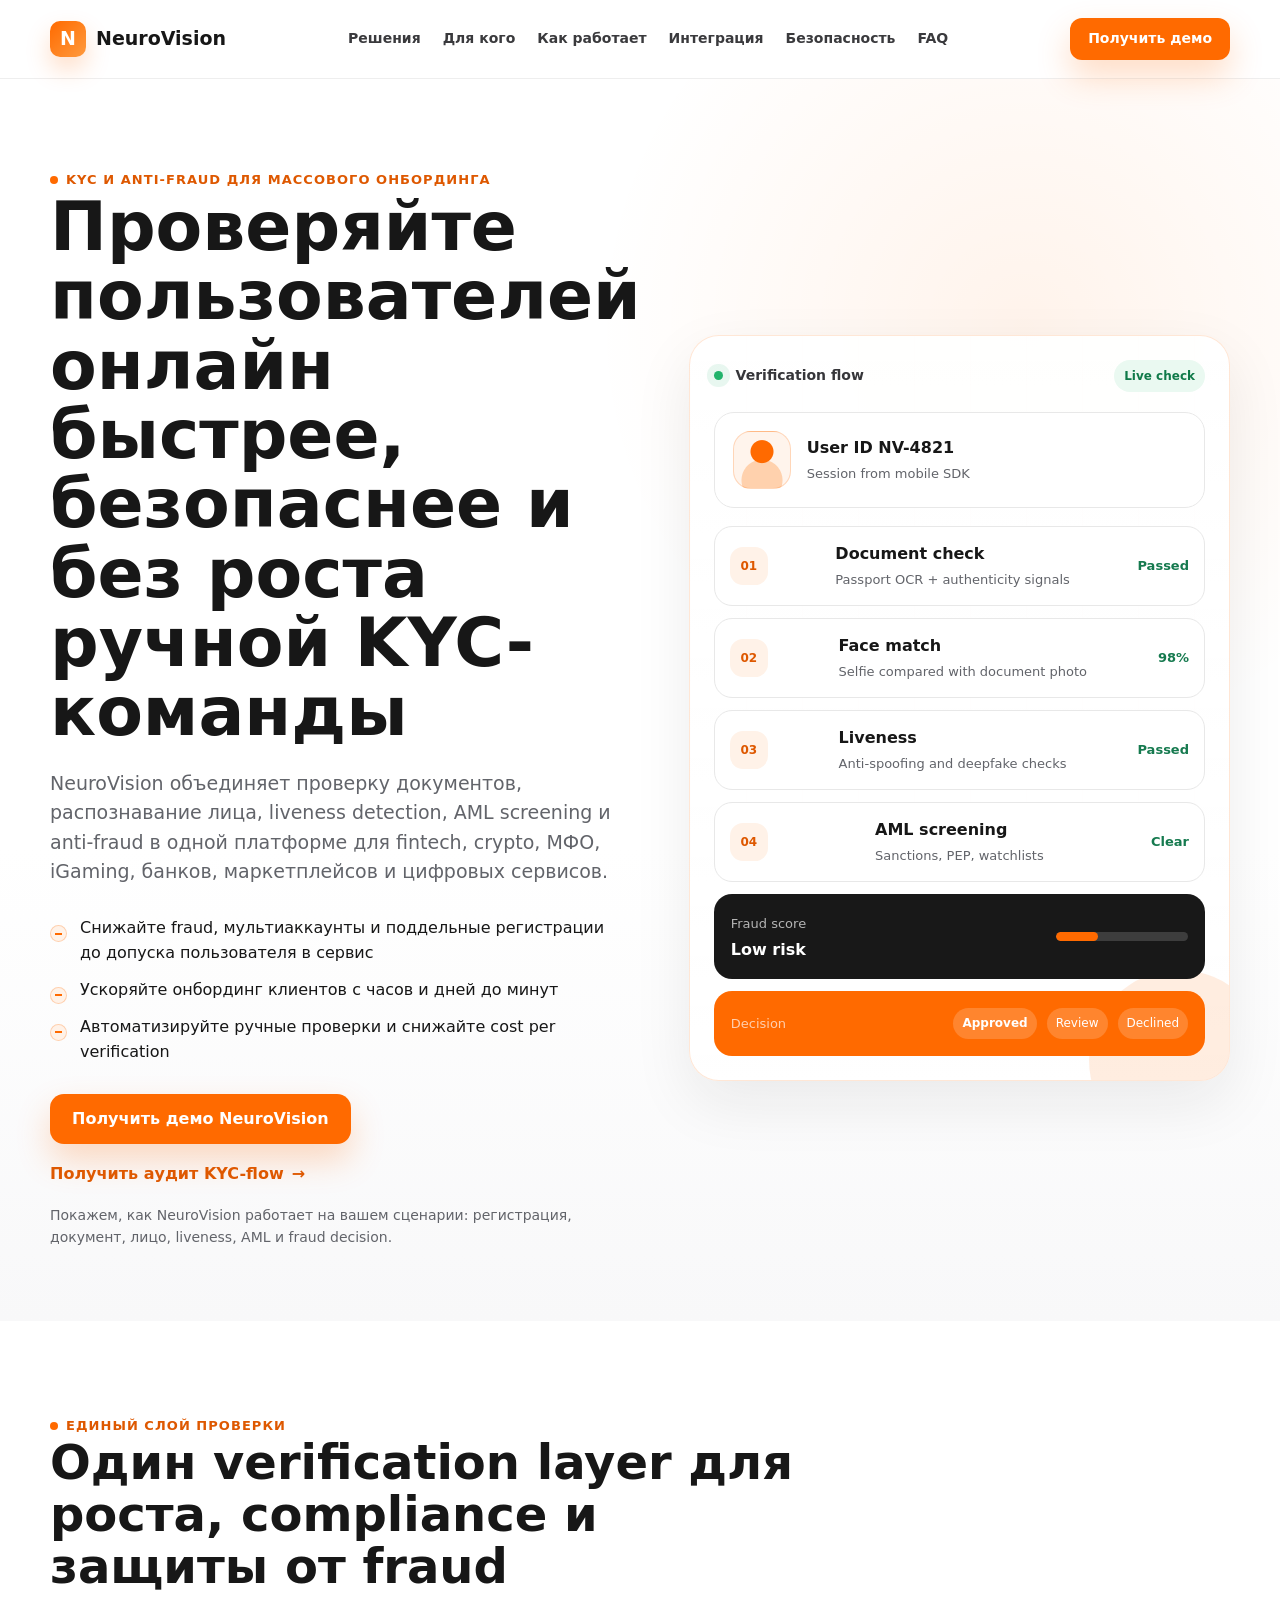
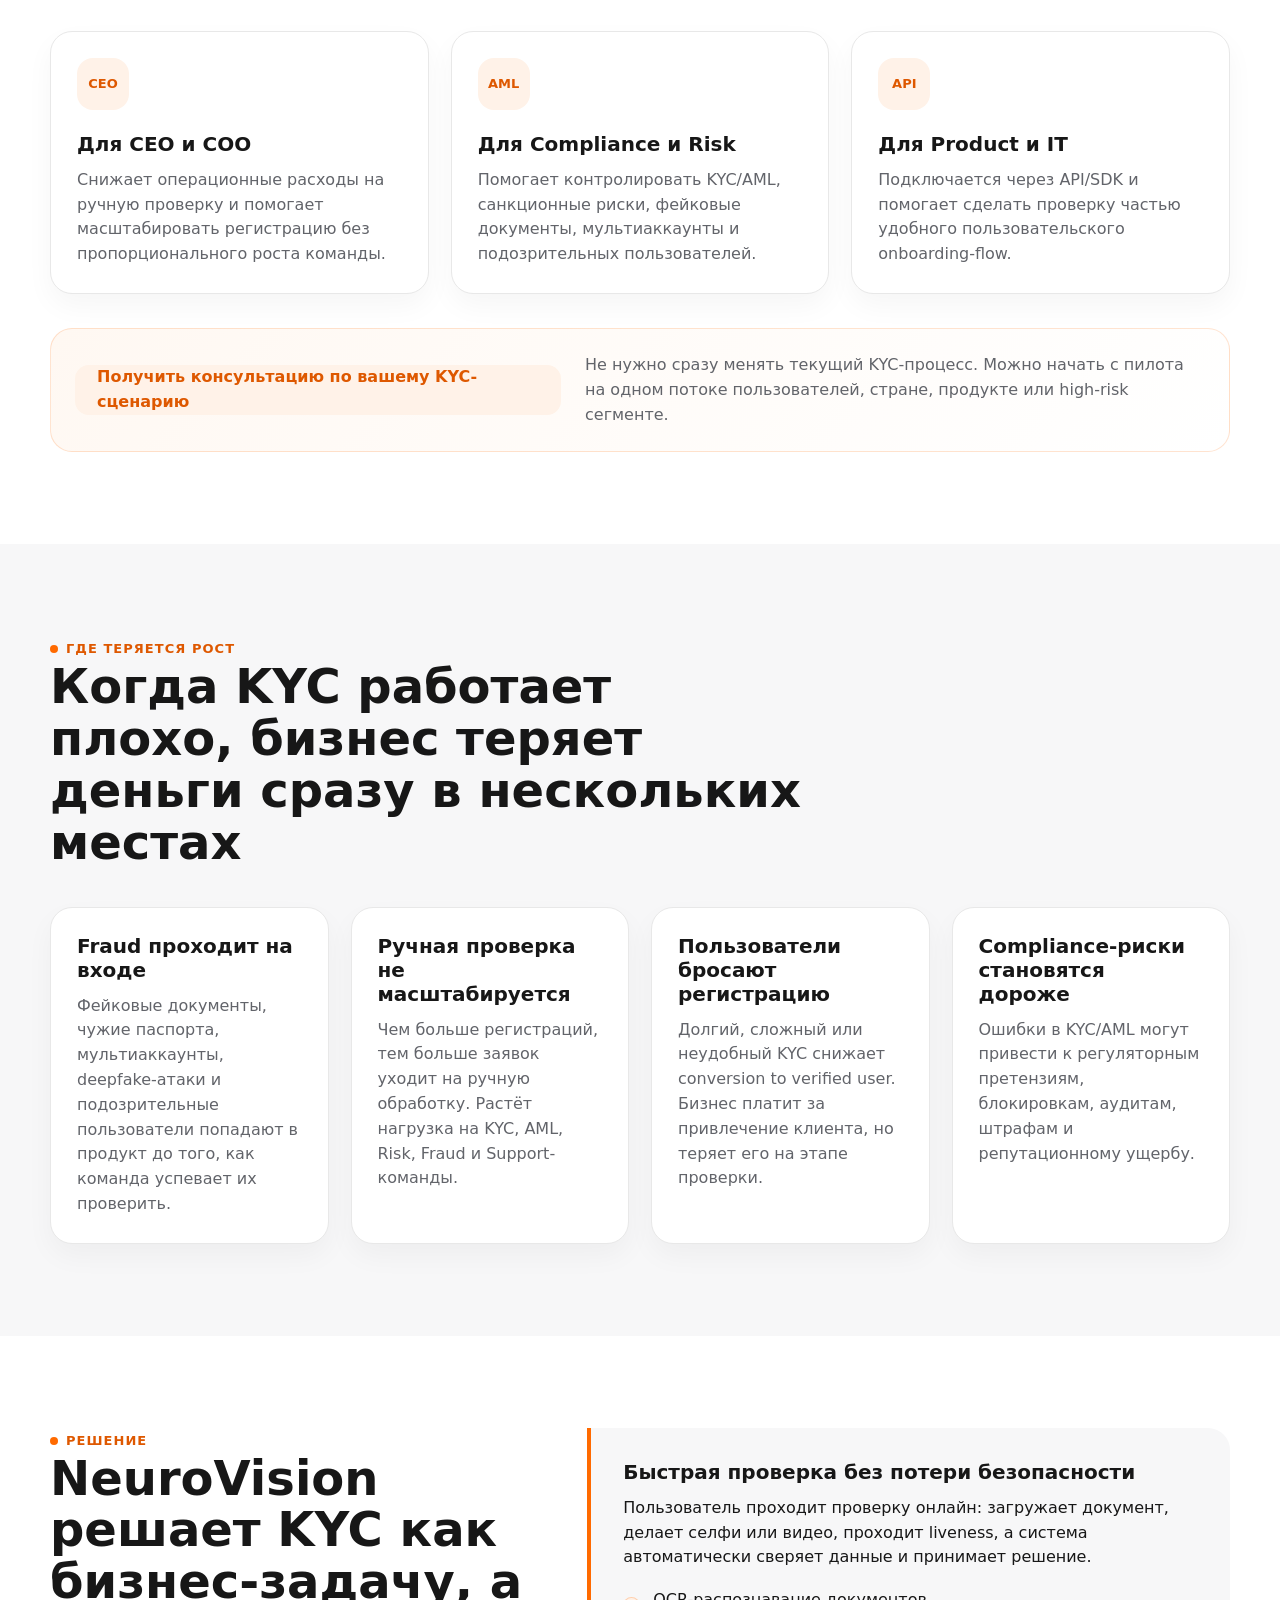
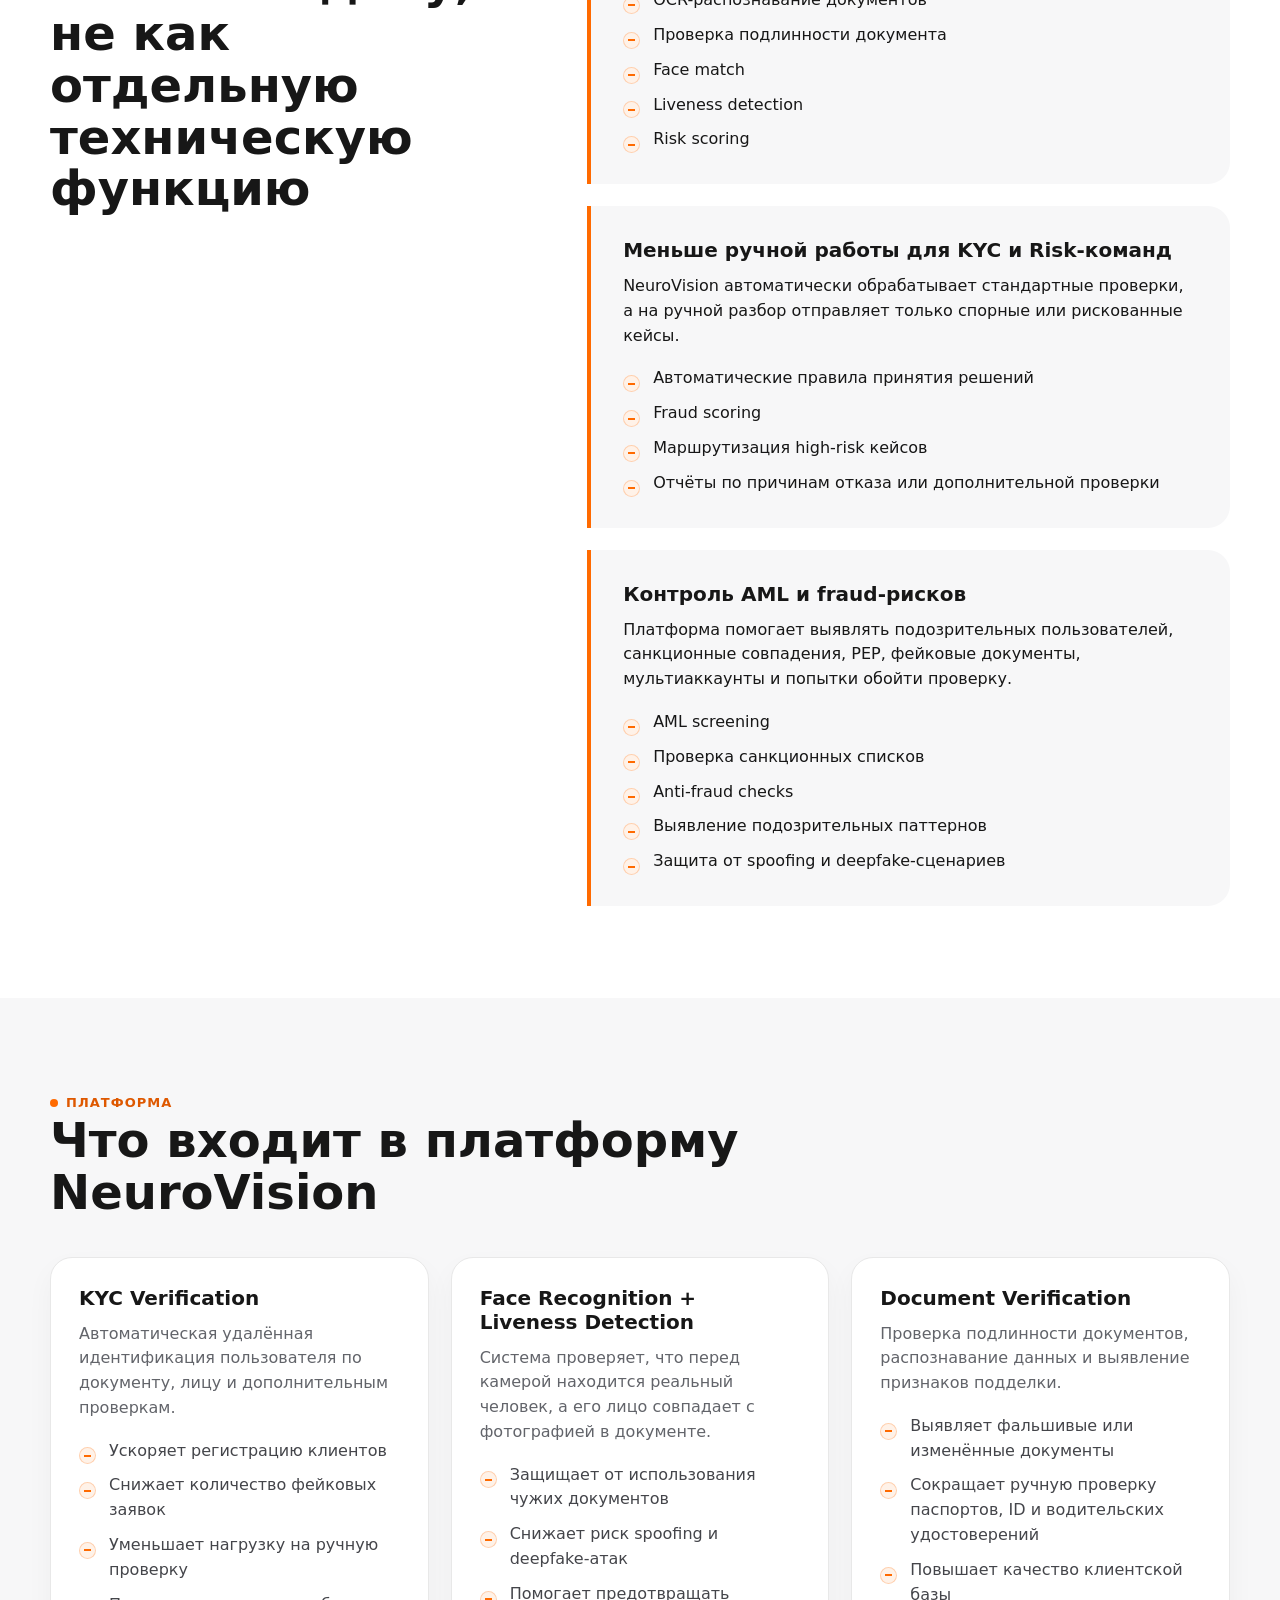
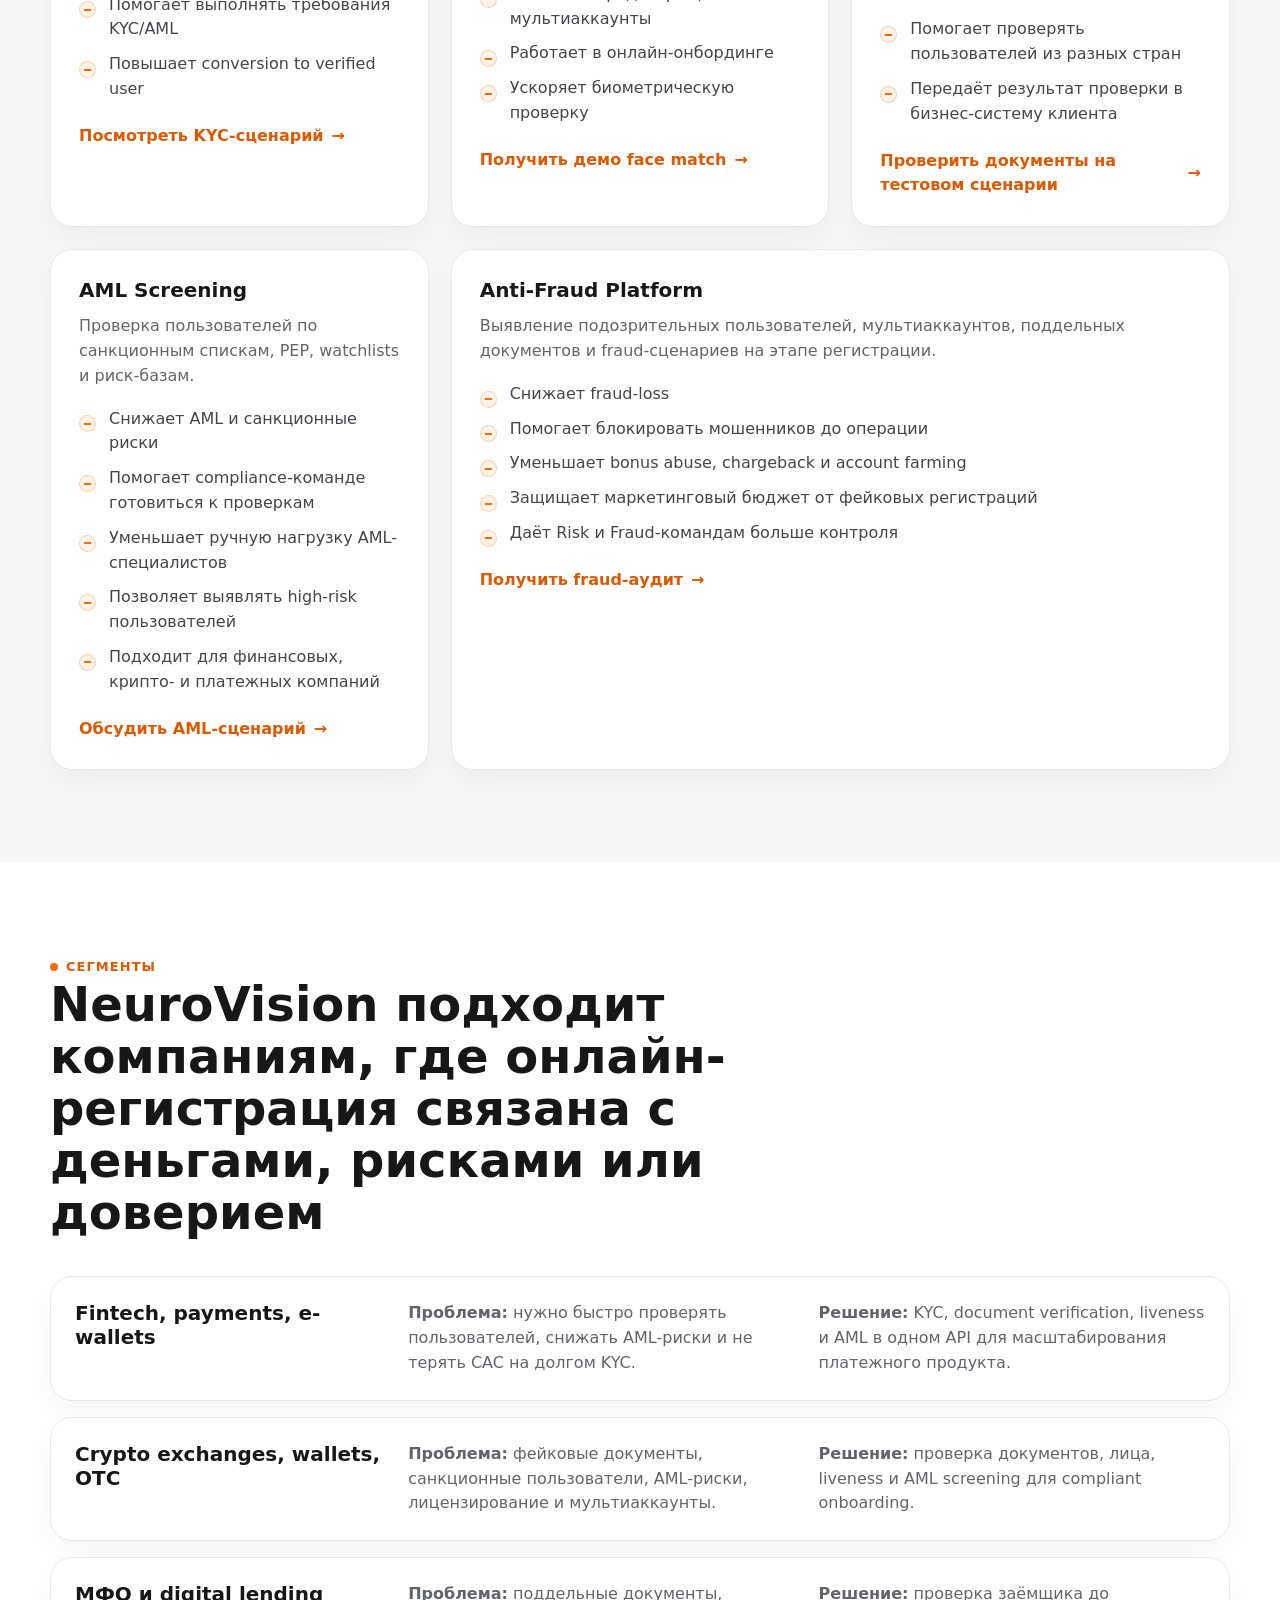
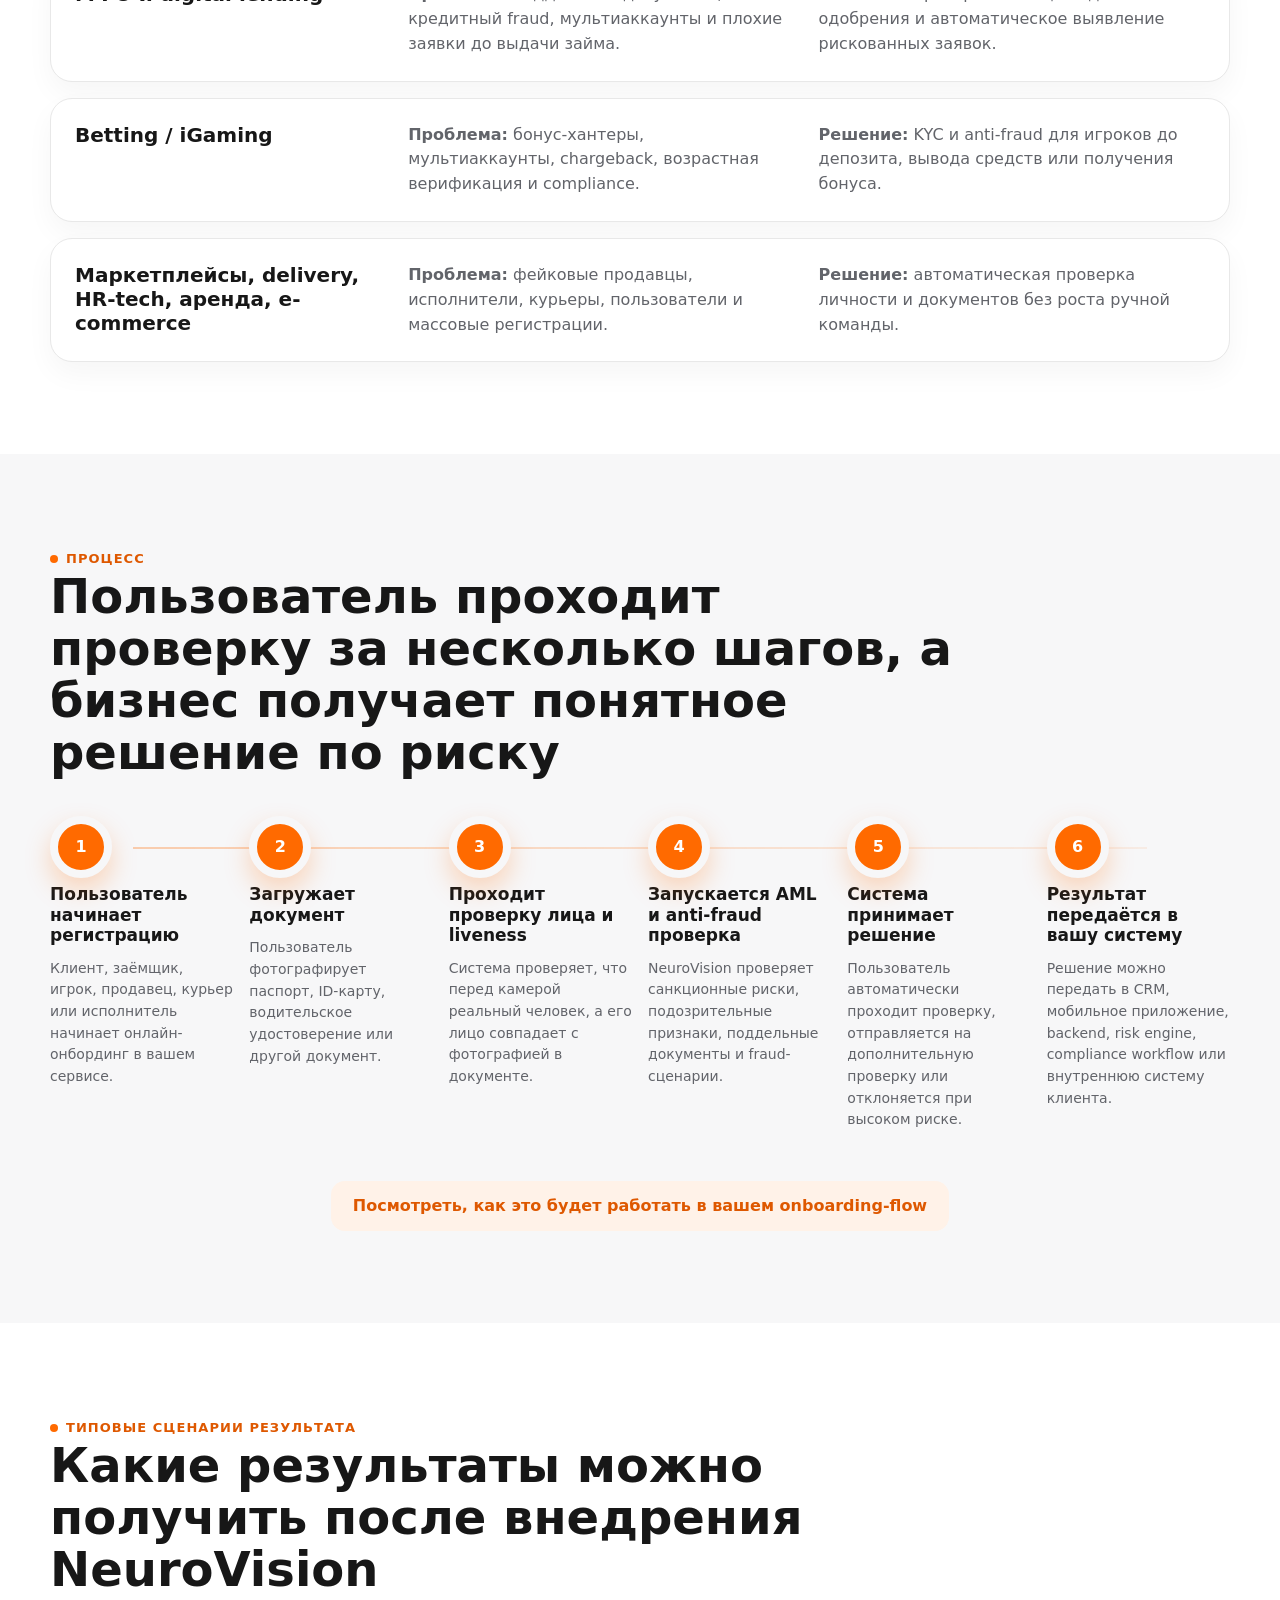
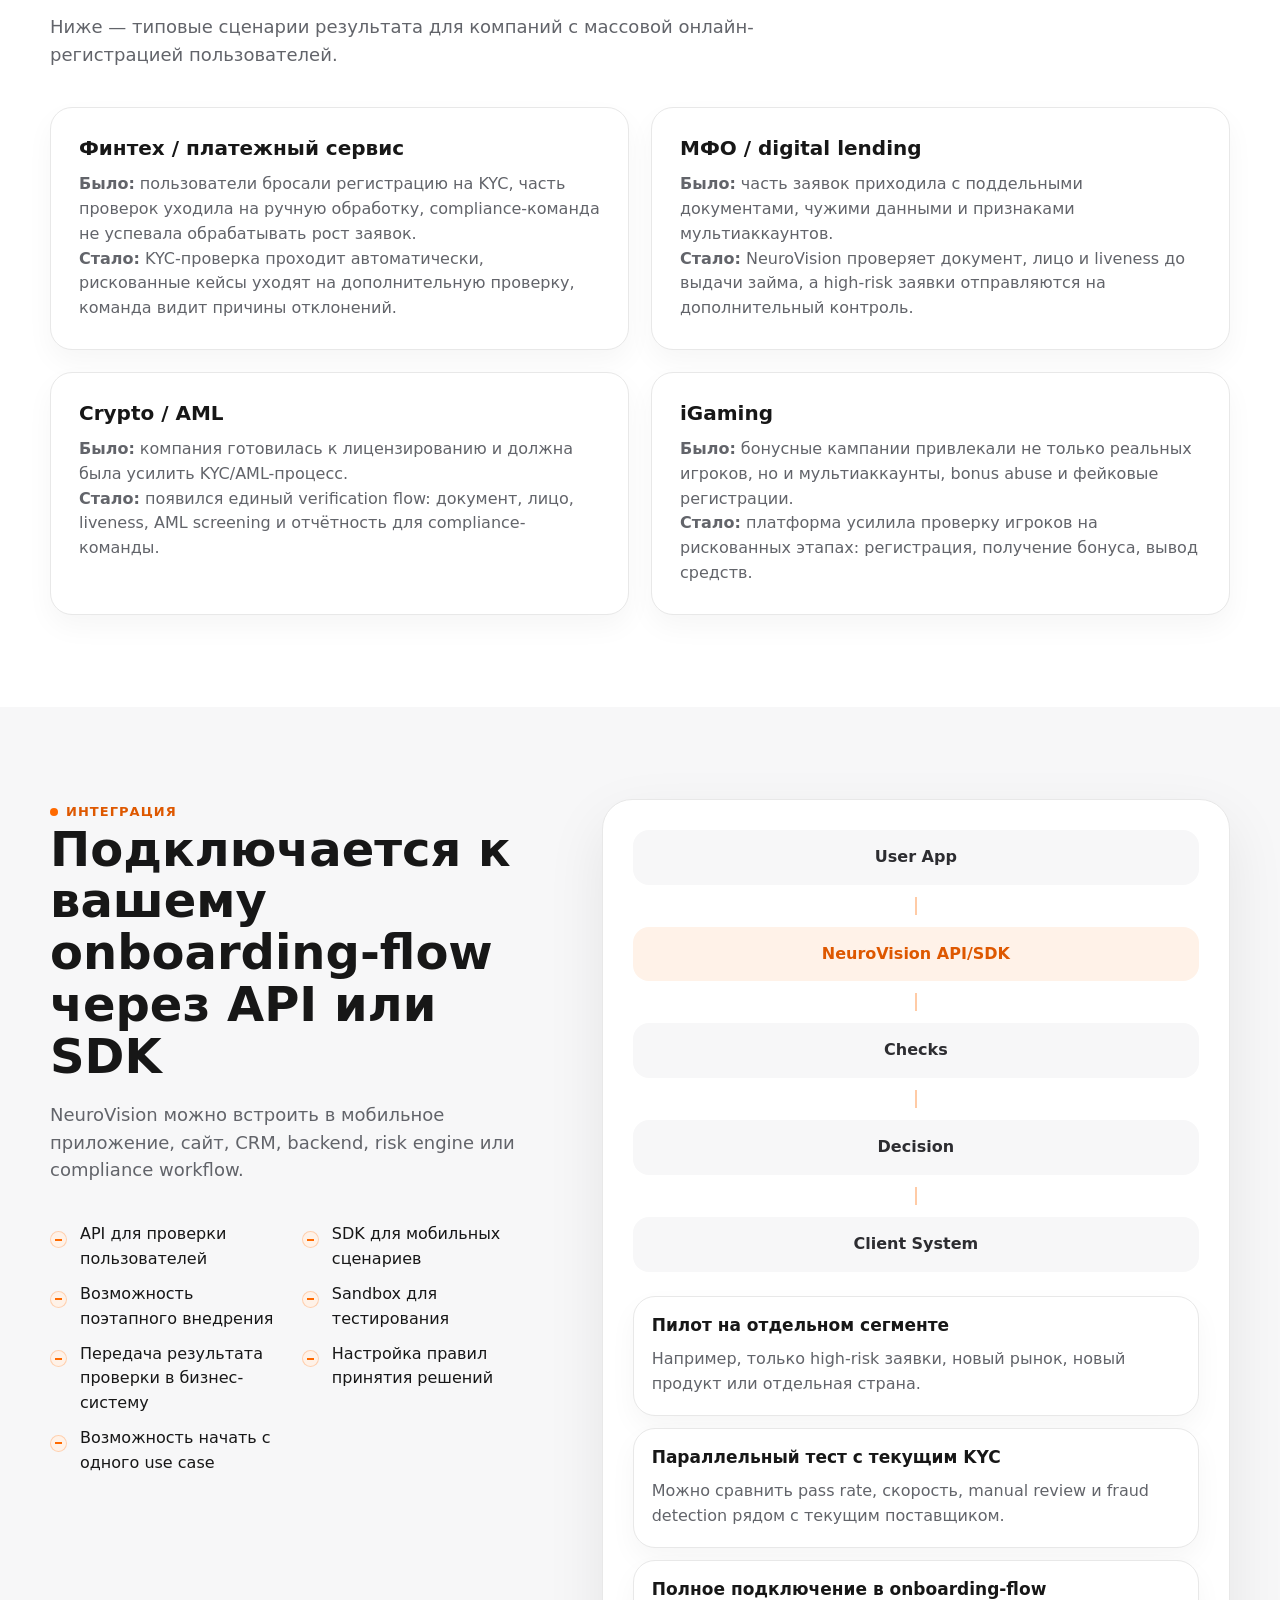
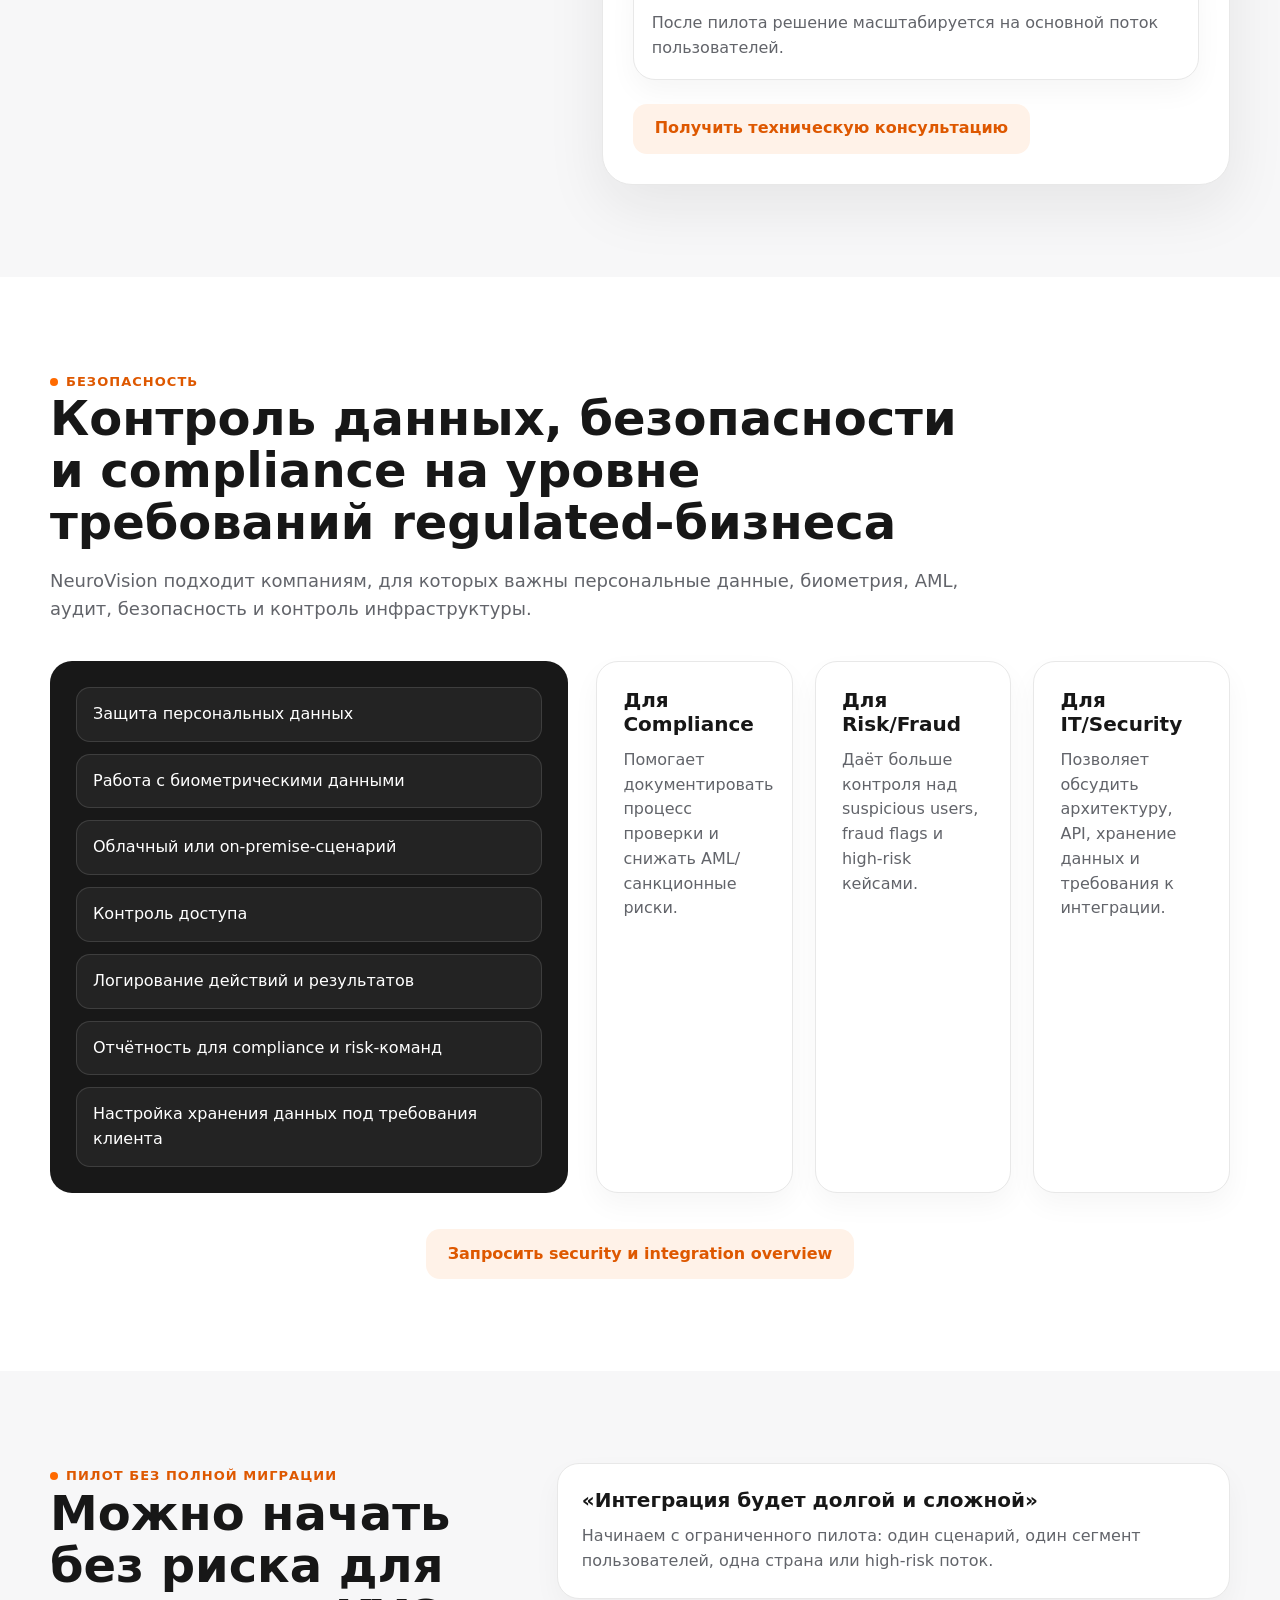
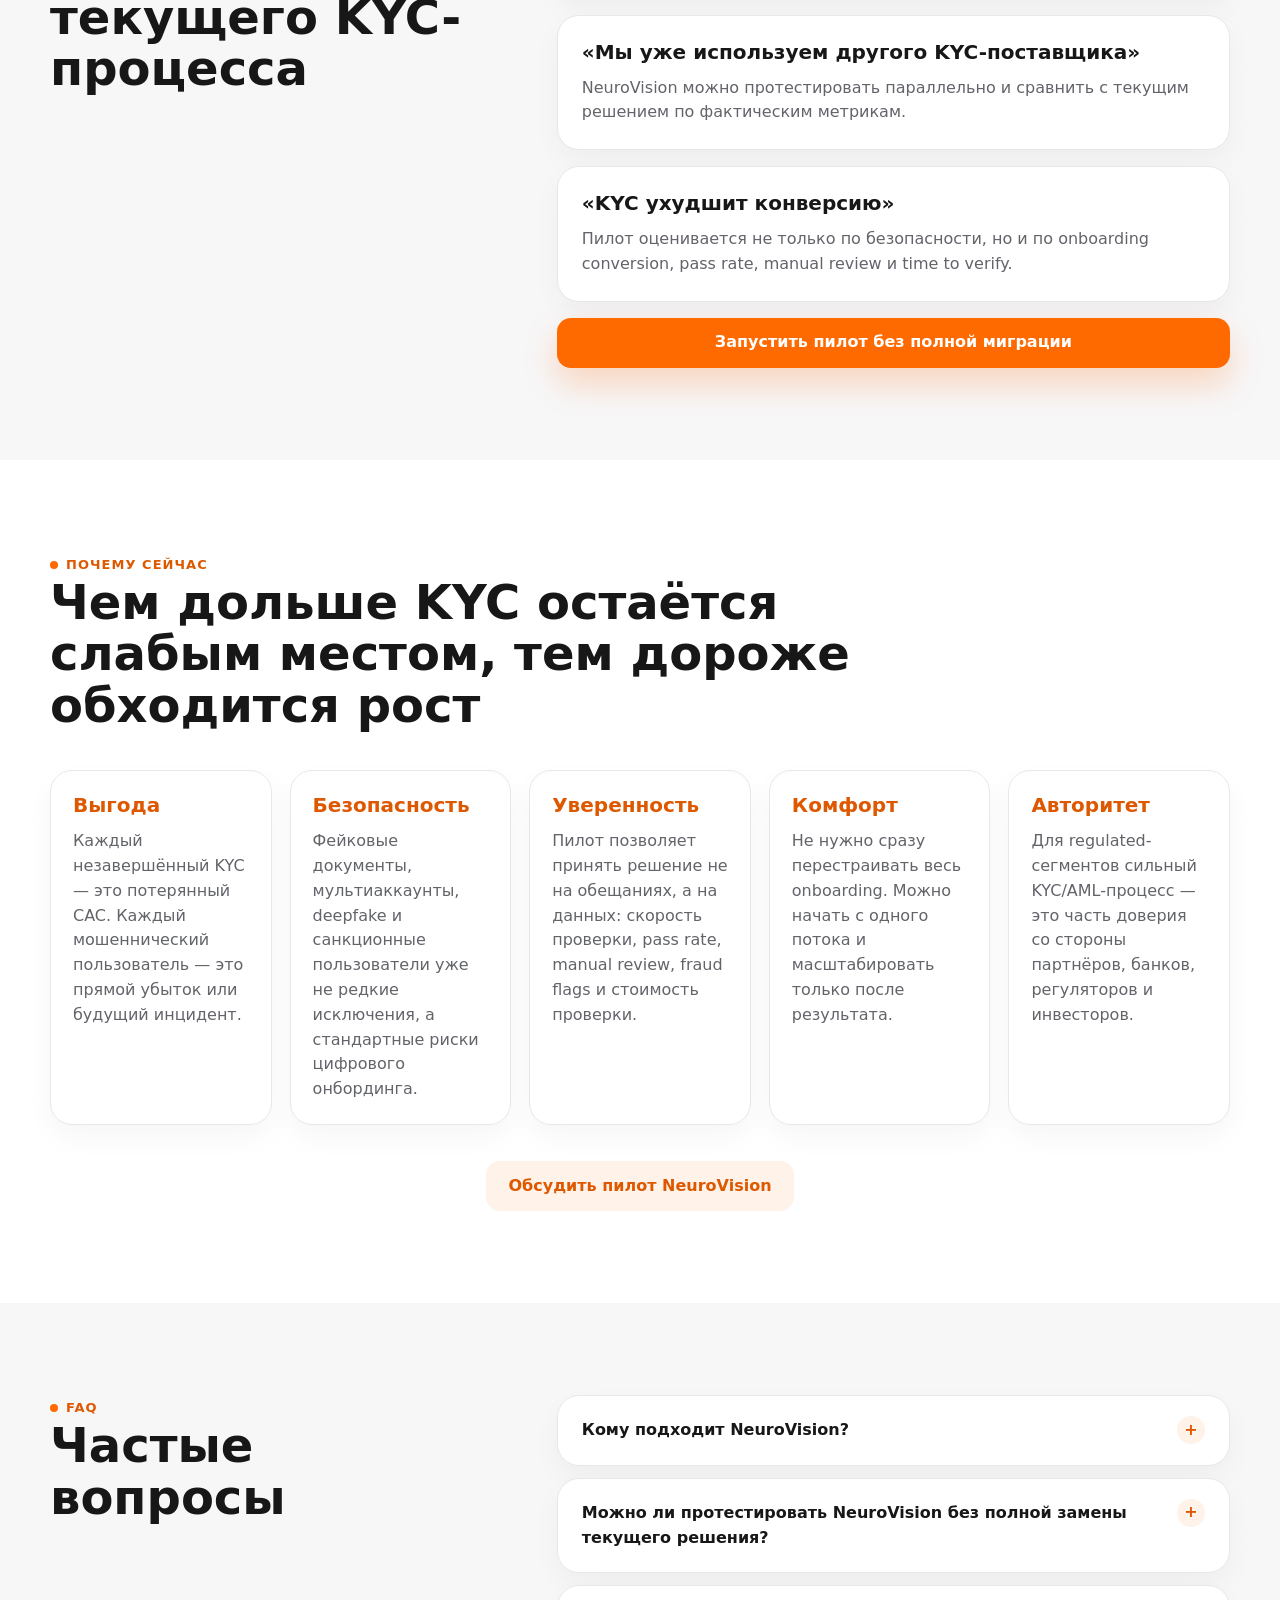
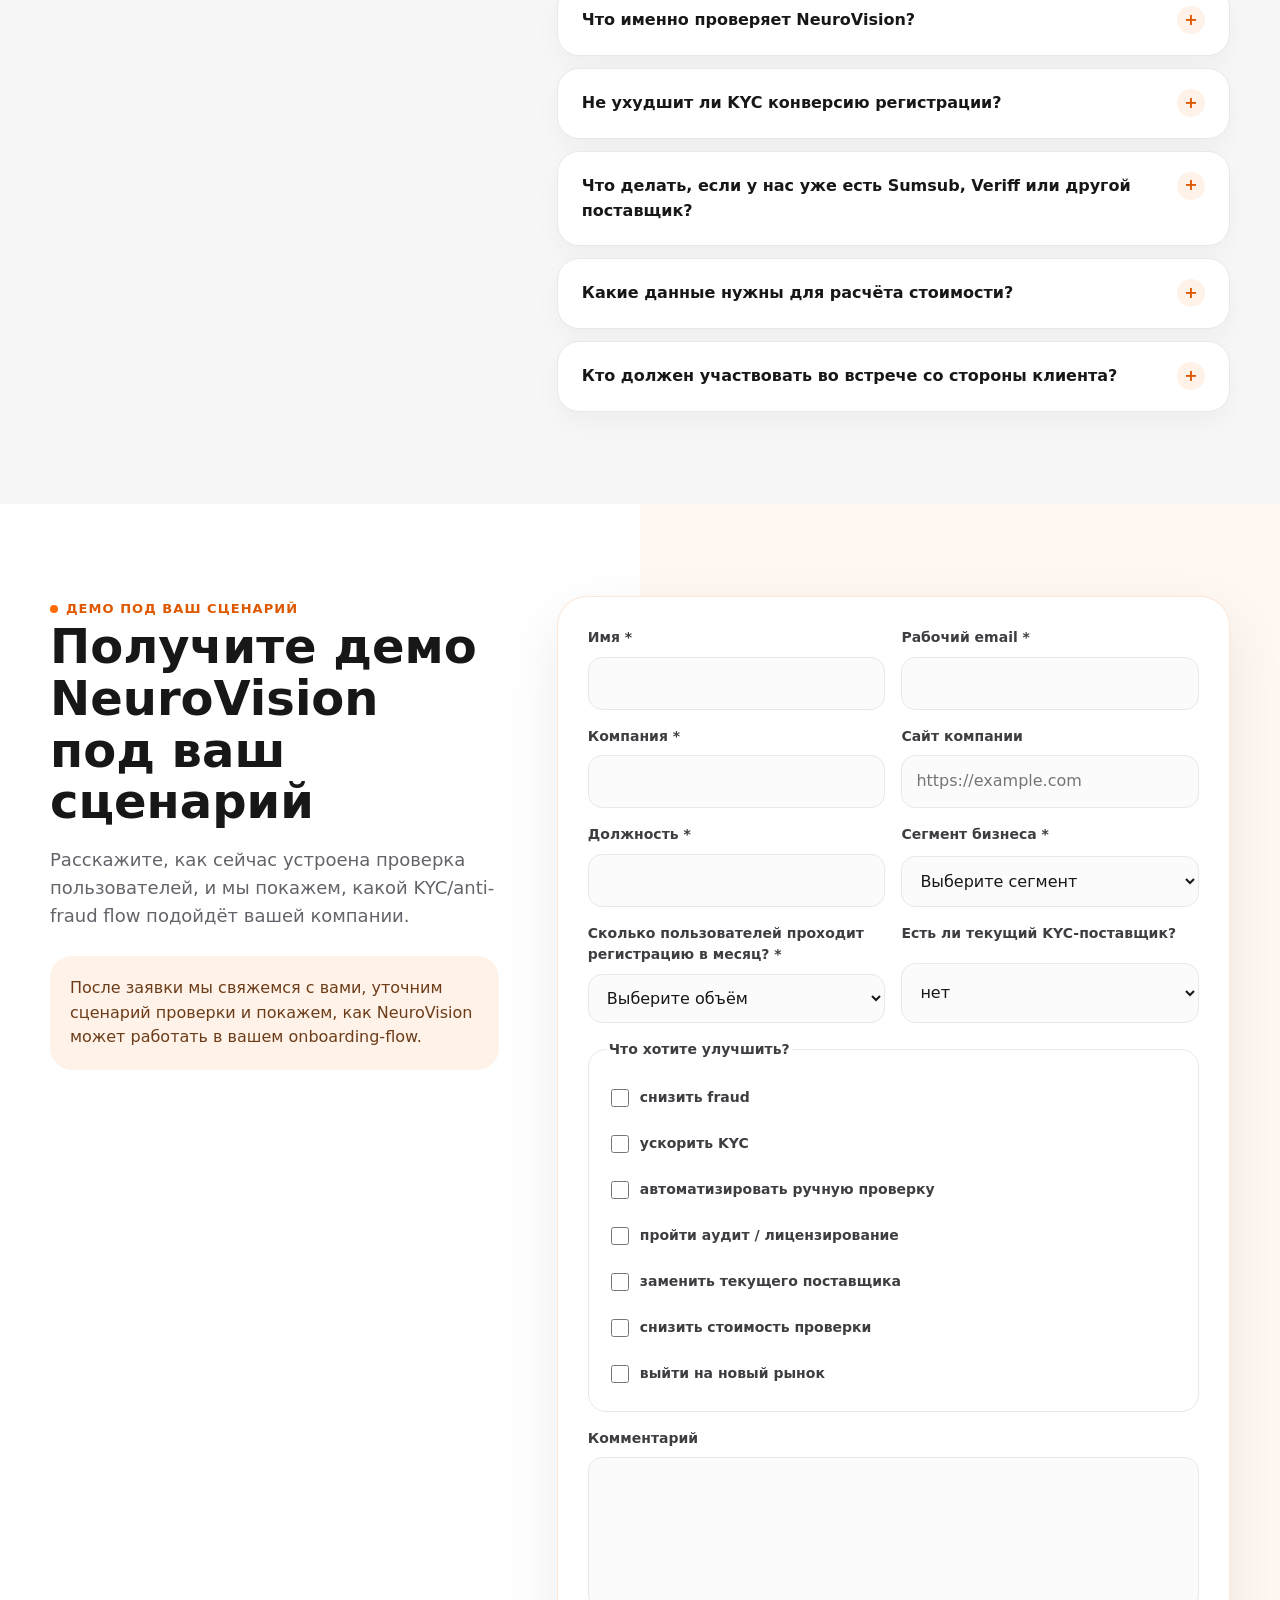
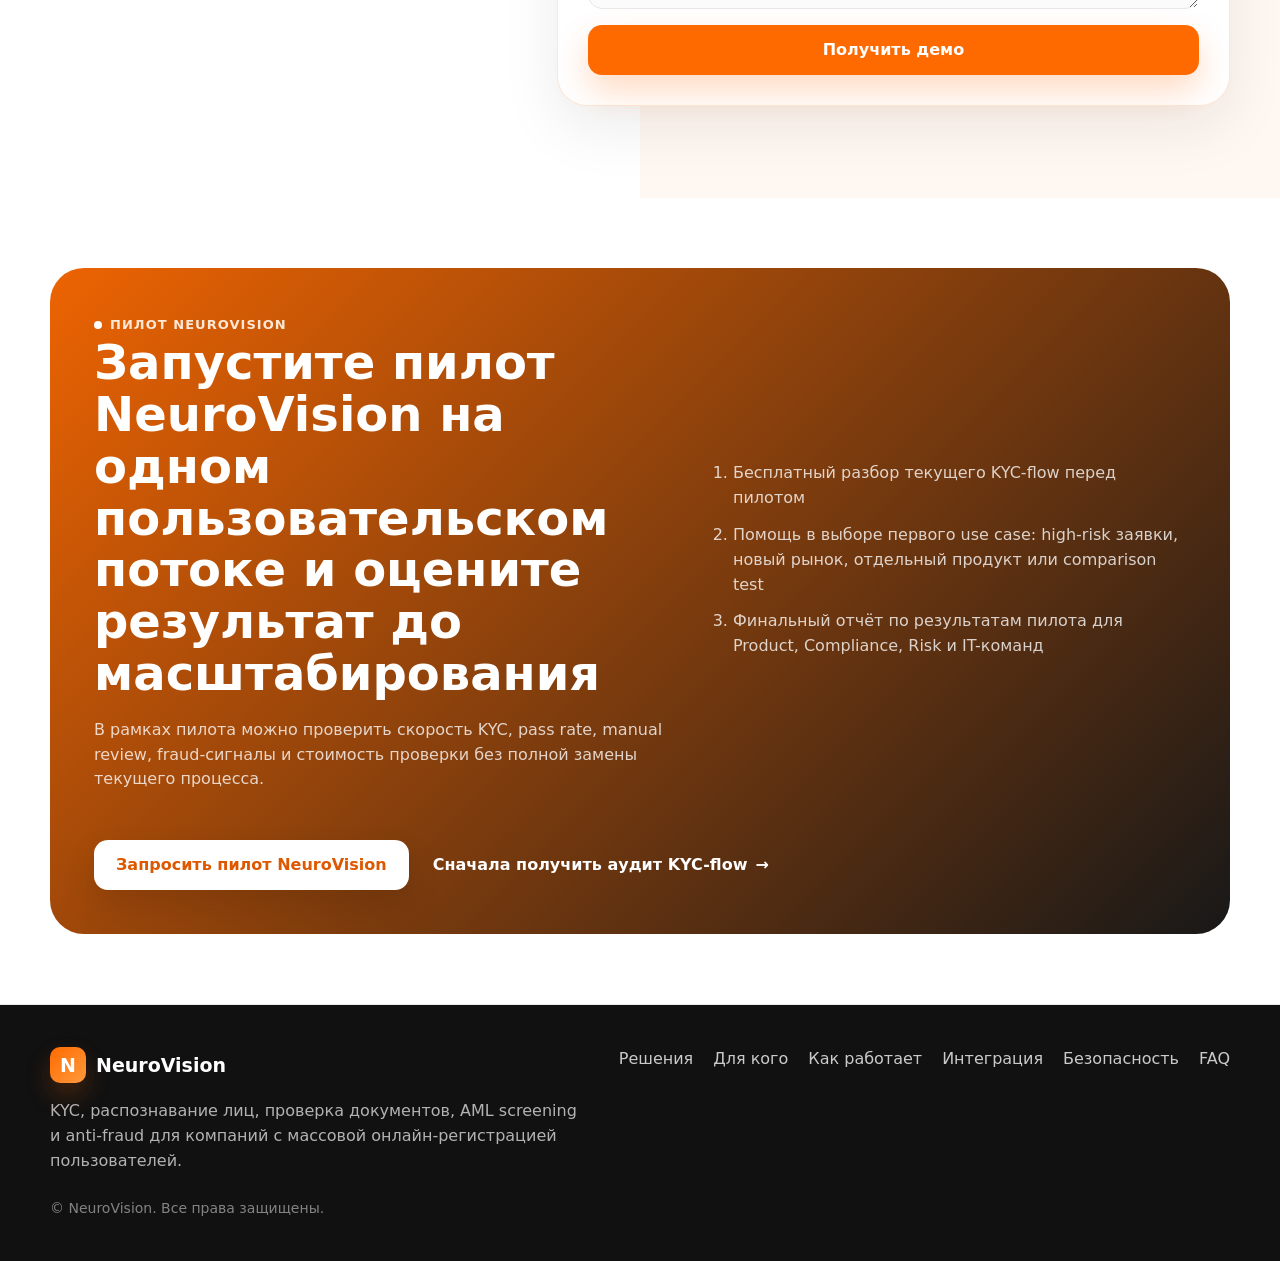
==== index.html @ 451f3c3a "Add files via upload" ====
<!doctype html>
<html lang="ru">
  <head>
    <meta charset="UTF-8" />
    <meta name="viewport" content="width=device-width, initial-scale=1.0" />
    <title>NeuroVision — KYC и антифрод для онлайн-регистрации</title>
    <meta
      name="description"
      content="NeuroVision помогает бизнесу удалённо проверять клиентов, снижать fraud, ускорять онбординг и автоматизировать KYC/AML-процессы."
    />
    <link rel="stylesheet" href="./styles.css" />
  </head>
  <body>
    <header class="site-header" data-header>
      <div class="container header-inner">
        <a class="logo" href="#top" aria-label="NeuroVision">
          <span class="logo-mark">N</span>
          <span>NeuroVision</span>
        </a>
        <button class="menu-toggle" type="button" aria-expanded="false" aria-controls="primary-nav" data-menu-toggle>
          <span></span>
          <span></span>
          <span></span>
        </button>
        <nav class="primary-nav" id="primary-nav" data-nav>
          <a href="#solutions">Решения</a>
          <a href="#industries">Для кого</a>
          <a href="#flow">Как работает</a>
          <a href="#integration">Интеграция</a>
          <a href="#security">Безопасность</a>
          <a href="#faq">FAQ</a>
        </nav>
        <a class="btn btn-small" href="#demo">Получить демо</a>
      </div>
    </header>

    <main id="top">
      <section class="hero section">
        <div class="container hero-grid">
          <div class="hero-copy">
            <div class="eyebrow">KYC и anti-fraud для массового онбординга</div>
            <h1>Проверяйте пользователей онлайн быстрее, безопаснее и без роста ручной KYC-команды</h1>
            <p class="lead">
              NeuroVision объединяет проверку документов, распознавание лица, liveness detection, AML screening
              и anti-fraud в одной платформе для fintech, crypto, МФО, iGaming, банков, маркетплейсов и цифровых
              сервисов.
            </p>
            <ul class="hero-benefits">
              <li>Снижайте fraud, мультиаккаунты и поддельные регистрации до допуска пользователя в сервис</li>
              <li>Ускоряйте онбординг клиентов с часов и дней до минут</li>
              <li>Автоматизируйте ручные проверки и снижайте cost per verification</li>
            </ul>
            <div class="hero-actions">
              <a class="btn" href="#demo">Получить демо NeuroVision</a>
              <a class="text-link" href="#demo" data-interest="Интерес: аудит KYC-flow">Получить аудит KYC-flow</a>
            </div>
            <p class="microcopy">
              Покажем, как NeuroVision работает на вашем сценарии: регистрация, документ, лицо, liveness, AML и
              fraud decision.
            </p>
          </div>

          <div class="verification-panel" aria-label="Verification dashboard">
            <div class="panel-top">
              <div>
                <span class="panel-dot"></span>
                Verification flow
              </div>
              <span class="status-pill">Live check</span>
            </div>
            <div class="identity-card">
              <div class="avatar-abstract">
                <span></span>
              </div>
              <div>
                <strong>User ID NV-4821</strong>
                <p>Session from mobile SDK</p>
              </div>
            </div>
            <div class="flow-list">
              <div class="flow-row complete">
                <span class="flow-icon">01</span>
                <div>
                  <strong>Document check</strong>
                  <p>Passport OCR + authenticity signals</p>
                </div>
                <b>Passed</b>
              </div>
              <div class="flow-row complete">
                <span class="flow-icon">02</span>
                <div>
                  <strong>Face match</strong>
                  <p>Selfie compared with document photo</p>
                </div>
                <b>98%</b>
              </div>
              <div class="flow-row complete">
                <span class="flow-icon">03</span>
                <div>
                  <strong>Liveness</strong>
                  <p>Anti-spoofing and deepfake checks</p>
                </div>
                <b>Passed</b>
              </div>
              <div class="flow-row review">
                <span class="flow-icon">04</span>
                <div>
                  <strong>AML screening</strong>
                  <p>Sanctions, PEP, watchlists</p>
                </div>
                <b>Clear</b>
              </div>
              <div class="score-card">
                <div>
                  <span>Fraud score</span>
                  <strong>Low risk</strong>
                </div>
                <div class="score-meter"><span></span></div>
              </div>
            </div>
            <div class="decision-row">
              <span>Decision</span>
              <div>
                <b>Approved</b>
                <span>Review</span>
                <span>Declined</span>
              </div>
            </div>
          </div>
        </div>
      </section>

      <section class="section" id="value">
        <div class="container">
          <div class="section-heading">
            <span class="eyebrow">Единый слой проверки</span>
            <h2>Один verification layer для роста, compliance и защиты от fraud</h2>
          </div>
          <div class="cards cards-3">
            <article class="card">
              <span class="card-icon">CEO</span>
              <h3>Для CEO и COO</h3>
              <p>Снижает операционные расходы на ручную проверку и помогает масштабировать регистрацию без пропорционального роста команды.</p>
            </article>
            <article class="card">
              <span class="card-icon">AML</span>
              <h3>Для Compliance и Risk</h3>
              <p>Помогает контролировать KYC/AML, санкционные риски, фейковые документы, мультиаккаунты и подозрительных пользователей.</p>
            </article>
            <article class="card">
              <span class="card-icon">API</span>
              <h3>Для Product и IT</h3>
              <p>Подключается через API/SDK и помогает сделать проверку частью удобного пользовательского onboarding-flow.</p>
            </article>
          </div>
          <div class="soft-cta">
            <a class="btn btn-secondary" href="#demo">Получить консультацию по вашему KYC-сценарию</a>
            <p>Не нужно сразу менять текущий KYC-процесс. Можно начать с пилота на одном потоке пользователей, стране, продукте или high-risk сегменте.</p>
          </div>
        </div>
      </section>

      <section class="section section-muted" id="problems">
        <div class="container">
          <div class="section-heading">
            <span class="eyebrow">Где теряется рост</span>
            <h2>Когда KYC работает плохо, бизнес теряет деньги сразу в нескольких местах</h2>
          </div>
          <div class="cards cards-4">
            <article class="card">
              <h3>Fraud проходит на входе</h3>
              <p>Фейковые документы, чужие паспорта, мультиаккаунты, deepfake-атаки и подозрительные пользователи попадают в продукт до того, как команда успевает их проверить.</p>
            </article>
            <article class="card">
              <h3>Ручная проверка не масштабируется</h3>
              <p>Чем больше регистраций, тем больше заявок уходит на ручную обработку. Растёт нагрузка на KYC, AML, Risk, Fraud и Support-команды.</p>
            </article>
            <article class="card">
              <h3>Пользователи бросают регистрацию</h3>
              <p>Долгий, сложный или неудобный KYC снижает conversion to verified user. Бизнес платит за привлечение клиента, но теряет его на этапе проверки.</p>
            </article>
            <article class="card">
              <h3>Compliance-риски становятся дороже</h3>
              <p>Ошибки в KYC/AML могут привести к регуляторным претензиям, блокировкам, аудитам, штрафам и репутационному ущербу.</p>
            </article>
          </div>
        </div>
      </section>

      <section class="section" id="solution">
        <div class="container split-section">
          <div class="section-heading sticky-heading">
            <span class="eyebrow">Решение</span>
            <h2>NeuroVision решает KYC как бизнес-задачу, а не как отдельную техническую функцию</h2>
          </div>
          <div class="solution-stack">
            <article class="solution-block">
              <h3>Быстрая проверка без потери безопасности</h3>
              <p>Пользователь проходит проверку онлайн: загружает документ, делает селфи или видео, проходит liveness, а система автоматически сверяет данные и принимает решение.</p>
              <ul class="check-list">
                <li>OCR-распознавание документов</li>
                <li>Проверка подлинности документа</li>
                <li>Face match</li>
                <li>Liveness detection</li>
                <li>Risk scoring</li>
              </ul>
            </article>
            <article class="solution-block">
              <h3>Меньше ручной работы для KYC и Risk-команд</h3>
              <p>NeuroVision автоматически обрабатывает стандартные проверки, а на ручной разбор отправляет только спорные или рискованные кейсы.</p>
              <ul class="check-list">
                <li>Автоматические правила принятия решений</li>
                <li>Fraud scoring</li>
                <li>Маршрутизация high-risk кейсов</li>
                <li>Отчёты по причинам отказа или дополнительной проверки</li>
              </ul>
            </article>
            <article class="solution-block">
              <h3>Контроль AML и fraud-рисков</h3>
              <p>Платформа помогает выявлять подозрительных пользователей, санкционные совпадения, PEP, фейковые документы, мультиаккаунты и попытки обойти проверку.</p>
              <ul class="check-list">
                <li>AML screening</li>
                <li>Проверка санкционных списков</li>
                <li>Anti-fraud checks</li>
                <li>Выявление подозрительных паттернов</li>
                <li>Защита от spoofing и deepfake-сценариев</li>
              </ul>
            </article>
          </div>
        </div>
      </section>

      <section class="section section-muted" id="solutions">
        <div class="container">
          <div class="section-heading">
            <span class="eyebrow">Платформа</span>
            <h2>Что входит в платформу NeuroVision</h2>
          </div>
          <div class="product-grid">
            <article class="product-card">
              <h3>KYC Verification</h3>
              <p>Автоматическая удалённая идентификация пользователя по документу, лицу и дополнительным проверкам.</p>
              <ul>
                <li>Ускоряет регистрацию клиентов</li>
                <li>Снижает количество фейковых заявок</li>
                <li>Уменьшает нагрузку на ручную проверку</li>
                <li>Помогает выполнять требования KYC/AML</li>
                <li>Повышает conversion to verified user</li>
              </ul>
              <a class="text-link" href="#flow">Посмотреть KYC-сценарий</a>
            </article>
            <article class="product-card">
              <h3>Face Recognition + Liveness Detection</h3>
              <p>Система проверяет, что перед камерой находится реальный человек, а его лицо совпадает с фотографией в документе.</p>
              <ul>
                <li>Защищает от использования чужих документов</li>
                <li>Снижает риск spoofing и deepfake-атак</li>
                <li>Помогает предотвращать мультиаккаунты</li>
                <li>Работает в онлайн-онбординге</li>
                <li>Ускоряет биометрическую проверку</li>
              </ul>
              <a class="text-link" href="#demo">Получить демо face match</a>
            </article>
            <article class="product-card">
              <h3>Document Verification</h3>
              <p>Проверка подлинности документов, распознавание данных и выявление признаков подделки.</p>
              <ul>
                <li>Выявляет фальшивые или изменённые документы</li>
                <li>Сокращает ручную проверку паспортов, ID и водительских удостоверений</li>
                <li>Повышает качество клиентской базы</li>
                <li>Помогает проверять пользователей из разных стран</li>
                <li>Передаёт результат проверки в бизнес-систему клиента</li>
              </ul>
              <a class="text-link" href="#demo">Проверить документы на тестовом сценарии</a>
            </article>
            <article class="product-card">
              <h3>AML Screening</h3>
              <p>Проверка пользователей по санкционным спискам, PEP, watchlists и риск-базам.</p>
              <ul>
                <li>Снижает AML и санкционные риски</li>
                <li>Помогает compliance-команде готовиться к проверкам</li>
                <li>Уменьшает ручную нагрузку AML-специалистов</li>
                <li>Позволяет выявлять high-risk пользователей</li>
                <li>Подходит для финансовых, крипто- и платежных компаний</li>
              </ul>
              <a class="text-link" href="#demo">Обсудить AML-сценарий</a>
            </article>
            <article class="product-card product-card-wide">
              <h3>Anti-Fraud Platform</h3>
              <p>Выявление подозрительных пользователей, мультиаккаунтов, поддельных документов и fraud-сценариев на этапе регистрации.</p>
              <ul>
                <li>Снижает fraud-loss</li>
                <li>Помогает блокировать мошенников до операции</li>
                <li>Уменьшает bonus abuse, chargeback и account farming</li>
                <li>Защищает маркетинговый бюджет от фейковых регистраций</li>
                <li>Даёт Risk и Fraud-командам больше контроля</li>
              </ul>
              <a class="text-link" href="#demo">Получить fraud-аудит</a>
            </article>
          </div>
        </div>
      </section>

      <section class="section" id="industries">
        <div class="container">
          <div class="section-heading wide">
            <span class="eyebrow">Сегменты</span>
            <h2>NeuroVision подходит компаниям, где онлайн-регистрация связана с деньгами, рисками или доверием</h2>
          </div>
          <div class="industry-list">
            <article>
              <h3>Fintech, payments, e-wallets</h3>
              <p><strong>Проблема:</strong> нужно быстро проверять пользователей, снижать AML-риски и не терять CAC на долгом KYC.</p>
              <p><strong>Решение:</strong> KYC, document verification, liveness и AML в одном API для масштабирования платежного продукта.</p>
            </article>
            <article>
              <h3>Crypto exchanges, wallets, OTC</h3>
              <p><strong>Проблема:</strong> фейковые документы, санкционные пользователи, AML-риски, лицензирование и мультиаккаунты.</p>
              <p><strong>Решение:</strong> проверка документов, лица, liveness и AML screening для compliant onboarding.</p>
            </article>
            <article>
              <h3>МФО и digital lending</h3>
              <p><strong>Проблема:</strong> поддельные документы, кредитный fraud, мультиаккаунты и плохие заявки до выдачи займа.</p>
              <p><strong>Решение:</strong> проверка заёмщика до одобрения и автоматическое выявление рискованных заявок.</p>
            </article>
            <article>
              <h3>Betting / iGaming</h3>
              <p><strong>Проблема:</strong> бонус-хантеры, мультиаккаунты, chargeback, возрастная верификация и compliance.</p>
              <p><strong>Решение:</strong> KYC и anti-fraud для игроков до депозита, вывода средств или получения бонуса.</p>
            </article>
            <article>
              <h3>Маркетплейсы, delivery, HR-tech, аренда, e-commerce</h3>
              <p><strong>Проблема:</strong> фейковые продавцы, исполнители, курьеры, пользователи и массовые регистрации.</p>
              <p><strong>Решение:</strong> автоматическая проверка личности и документов без роста ручной команды.</p>
            </article>
          </div>
        </div>
      </section>

      <section class="section section-muted" id="flow">
        <div class="container">
          <div class="section-heading wide">
            <span class="eyebrow">Процесс</span>
            <h2>Пользователь проходит проверку за несколько шагов, а бизнес получает понятное решение по риску</h2>
          </div>
          <div class="timeline">
            <article>
              <span>1</span>
              <h3>Пользователь начинает регистрацию</h3>
              <p>Клиент, заёмщик, игрок, продавец, курьер или исполнитель начинает онлайн-онбординг в вашем сервисе.</p>
            </article>
            <article>
              <span>2</span>
              <h3>Загружает документ</h3>
              <p>Пользователь фотографирует паспорт, ID-карту, водительское удостоверение или другой документ.</p>
            </article>
            <article>
              <span>3</span>
              <h3>Проходит проверку лица и liveness</h3>
              <p>Система проверяет, что перед камерой реальный человек, а его лицо совпадает с фотографией в документе.</p>
            </article>
            <article>
              <span>4</span>
              <h3>Запускается AML и anti-fraud проверка</h3>
              <p>NeuroVision проверяет санкционные риски, подозрительные признаки, поддельные документы и fraud-сценарии.</p>
            </article>
            <article>
              <span>5</span>
              <h3>Система принимает решение</h3>
              <p>Пользователь автоматически проходит проверку, отправляется на дополнительную проверку или отклоняется при высоком риске.</p>
            </article>
            <article>
              <span>6</span>
              <h3>Результат передаётся в вашу систему</h3>
              <p>Решение можно передать в CRM, мобильное приложение, backend, risk engine, compliance workflow или внутреннюю систему клиента.</p>
            </article>
          </div>
          <div class="center-cta">
            <a class="btn btn-secondary" href="#demo">Посмотреть, как это будет работать в вашем onboarding-flow</a>
          </div>
        </div>
      </section>

      <section class="section" id="cases">
        <div class="container">
          <div class="section-heading">
            <span class="eyebrow">Типовые сценарии результата</span>
            <h2>Какие результаты можно получить после внедрения NeuroVision</h2>
            <p>Ниже — типовые сценарии результата для компаний с массовой онлайн-регистрацией пользователей.</p>
          </div>
          <div class="case-grid">
            <article>
              <h3>Финтех / платежный сервис</h3>
              <p><strong>Было:</strong> пользователи бросали регистрацию на KYC, часть проверок уходила на ручную обработку, compliance-команда не успевала обрабатывать рост заявок.</p>
              <p><strong>Стало:</strong> KYC-проверка проходит автоматически, рискованные кейсы уходят на дополнительную проверку, команда видит причины отклонений.</p>
            </article>
            <article>
              <h3>МФО / digital lending</h3>
              <p><strong>Было:</strong> часть заявок приходила с поддельными документами, чужими данными и признаками мультиаккаунтов.</p>
              <p><strong>Стало:</strong> NeuroVision проверяет документ, лицо и liveness до выдачи займа, а high-risk заявки отправляются на дополнительный контроль.</p>
            </article>
            <article>
              <h3>Crypto / AML</h3>
              <p><strong>Было:</strong> компания готовилась к лицензированию и должна была усилить KYC/AML-процесс.</p>
              <p><strong>Стало:</strong> появился единый verification flow: документ, лицо, liveness, AML screening и отчётность для compliance-команды.</p>
            </article>
            <article>
              <h3>iGaming</h3>
              <p><strong>Было:</strong> бонусные кампании привлекали не только реальных игроков, но и мультиаккаунты, bonus abuse и фейковые регистрации.</p>
              <p><strong>Стало:</strong> платформа усилила проверку игроков на рискованных этапах: регистрация, получение бонуса, вывод средств.</p>
            </article>
          </div>
        </div>
      </section>

      <section class="section section-muted" id="integration">
        <div class="container integration-grid">
          <div>
            <div class="section-heading">
              <span class="eyebrow">Интеграция</span>
              <h2>Подключается к вашему onboarding-flow через API или SDK</h2>
              <p>NeuroVision можно встроить в мобильное приложение, сайт, CRM, backend, risk engine или compliance workflow.</p>
            </div>
            <ul class="check-list columns">
              <li>API для проверки пользователей</li>
              <li>SDK для мобильных сценариев</li>
              <li>Возможность поэтапного внедрения</li>
              <li>Sandbox для тестирования</li>
              <li>Передача результата проверки в бизнес-систему</li>
              <li>Настройка правил принятия решений</li>
              <li>Возможность начать с одного use case</li>
            </ul>
          </div>
          <div class="integration-card">
            <div class="api-flow">
              <span>User App</span>
              <i></i>
              <span>NeuroVision API/SDK</span>
              <i></i>
              <span>Checks</span>
              <i></i>
              <span>Decision</span>
              <i></i>
              <span>Client System</span>
            </div>
            <div class="implementation-options">
              <article>
                <h3>Пилот на отдельном сегменте</h3>
                <p>Например, только high-risk заявки, новый рынок, новый продукт или отдельная страна.</p>
              </article>
              <article>
                <h3>Параллельный тест с текущим KYC</h3>
                <p>Можно сравнить pass rate, скорость, manual review и fraud detection рядом с текущим поставщиком.</p>
              </article>
              <article>
                <h3>Полное подключение в onboarding-flow</h3>
                <p>После пилота решение масштабируется на основной поток пользователей.</p>
              </article>
            </div>
            <a class="btn btn-secondary" href="#demo">Получить техническую консультацию</a>
          </div>
        </div>
      </section>

      <section class="section" id="security">
        <div class="container">
          <div class="section-heading wide">
            <span class="eyebrow">Безопасность</span>
            <h2>Контроль данных, безопасности и compliance на уровне требований regulated-бизнеса</h2>
            <p>NeuroVision подходит компаниям, для которых важны персональные данные, биометрия, AML, аудит, безопасность и контроль инфраструктуры.</p>
          </div>
          <div class="security-grid">
            <div class="security-list">
              <span>Защита персональных данных</span>
              <span>Работа с биометрическими данными</span>
              <span>Облачный или on-premise-сценарий</span>
              <span>Контроль доступа</span>
              <span>Логирование действий и результатов</span>
              <span>Отчётность для compliance и risk-команд</span>
              <span>Настройка хранения данных под требования клиента</span>
            </div>
            <div class="cards cards-3 compact">
              <article class="card">
                <h3>Для Compliance</h3>
                <p>Помогает документировать процесс проверки и снижать AML/санкционные риски.</p>
              </article>
              <article class="card">
                <h3>Для Risk/Fraud</h3>
                <p>Даёт больше контроля над suspicious users, fraud flags и high-risk кейсами.</p>
              </article>
              <article class="card">
                <h3>Для IT/Security</h3>
                <p>Позволяет обсудить архитектуру, API, хранение данных и требования к интеграции.</p>
              </article>
            </div>
          </div>
          <div class="center-cta">
            <a class="btn btn-secondary" href="#demo">Запросить security и integration overview</a>
          </div>
        </div>
      </section>

      <section class="section section-muted" id="objections">
        <div class="container objections-grid">
          <div class="section-heading">
            <span class="eyebrow">Пилот без полной миграции</span>
            <h2>Можно начать без риска для текущего KYC-процесса</h2>
          </div>
          <div class="objection-list">
            <article>
              <h3>«Интеграция будет долгой и сложной»</h3>
              <p>Начинаем с ограниченного пилота: один сценарий, один сегмент пользователей, одна страна или high-risk поток.</p>
            </article>
            <article>
              <h3>«Мы уже используем другого KYC-поставщика»</h3>
              <p>NeuroVision можно протестировать параллельно и сравнить с текущим решением по фактическим метрикам.</p>
            </article>
            <article>
              <h3>«KYC ухудшит конверсию»</h3>
              <p>Пилот оценивается не только по безопасности, но и по onboarding conversion, pass rate, manual review и time to verify.</p>
            </article>
            <a class="btn" href="#demo">Запустить пилот без полной миграции</a>
          </div>
        </div>
      </section>

      <section class="section" id="motivation">
        <div class="container">
          <div class="section-heading wide">
            <span class="eyebrow">Почему сейчас</span>
            <h2>Чем дольше KYC остаётся слабым местом, тем дороже обходится рост</h2>
          </div>
          <div class="motivation-grid">
            <article><h3>Выгода</h3><p>Каждый незавершённый KYC — это потерянный CAC. Каждый мошеннический пользователь — это прямой убыток или будущий инцидент.</p></article>
            <article><h3>Безопасность</h3><p>Фейковые документы, мультиаккаунты, deepfake и санкционные пользователи уже не редкие исключения, а стандартные риски цифрового онбординга.</p></article>
            <article><h3>Уверенность</h3><p>Пилот позволяет принять решение не на обещаниях, а на данных: скорость проверки, pass rate, manual review, fraud flags и стоимость проверки.</p></article>
            <article><h3>Комфорт</h3><p>Не нужно сразу перестраивать весь onboarding. Можно начать с одного потока и масштабировать только после результата.</p></article>
            <article><h3>Авторитет</h3><p>Для regulated-сегментов сильный KYC/AML-процесс — это часть доверия со стороны партнёров, банков, регуляторов и инвесторов.</p></article>
          </div>
          <div class="center-cta">
            <a class="btn btn-secondary" href="#demo">Обсудить пилот NeuroVision</a>
          </div>
        </div>
      </section>

      <section class="section section-muted" id="faq">
        <div class="container faq-grid">
          <div class="section-heading">
            <span class="eyebrow">FAQ</span>
            <h2>Частые вопросы</h2>
          </div>
          <div class="faq-list">
            <details>
              <summary>Кому подходит NeuroVision?</summary>
              <p>NeuroVision подходит компаниям, у которых есть онлайн-регистрация пользователей, финансовые операции, fraud-риски, требования KYC/AML или необходимость проверять клиентов удалённо.</p>
            </details>
            <details>
              <summary>Можно ли протестировать NeuroVision без полной замены текущего решения?</summary>
              <p>Да. Можно начать с пилота на отдельном потоке пользователей, конкретной стране, продукте, high-risk сегменте или параллельно с текущим KYC-поставщиком.</p>
            </details>
            <details>
              <summary>Что именно проверяет NeuroVision?</summary>
              <p>Платформа может проверять документы, лицо пользователя, совпадение лица с документом, liveness, AML/санкционные риски и признаки мошенничества.</p>
            </details>
            <details>
              <summary>Не ухудшит ли KYC конверсию регистрации?</summary>
              <p>Цель NeuroVision — не просто усилить проверку, а сделать её быстрее и удобнее. В пилоте можно отдельно измерять time to verify, pass rate, manual review и conversion to verified user.</p>
            </details>
            <details>
              <summary>Что делать, если у нас уже есть Sumsub, Veriff или другой поставщик?</summary>
              <p>Можно провести comparison pilot: протестировать NeuroVision на отдельном потоке и сравнить стоимость, скорость, pass rate, manual review и fraud detection.</p>
            </details>
            <details>
              <summary>Какие данные нужны для расчёта стоимости?</summary>
              <p>Обычно нужны: примерный объём проверок в месяц, страны пользователей, типы документов, текущий KYC-flow, доля ручных проверок и сценарии использования.</p>
            </details>
            <details>
              <summary>Кто должен участвовать во встрече со стороны клиента?</summary>
              <p>Лучше всего подключить Product, Risk/Fraud, Compliance/AML и IT. Для финансового результата также полезно участие COO или CEO.</p>
            </details>
          </div>
        </div>
      </section>

      <section class="section demo-section" id="demo">
        <div class="container form-grid">
          <div class="form-copy">
            <span class="eyebrow">Демо под ваш сценарий</span>
            <h2>Получите демо NeuroVision под ваш сценарий</h2>
            <p>Расскажите, как сейчас устроена проверка пользователей, и мы покажем, какой KYC/anti-fraud flow подойдёт вашей компании.</p>
            <div class="form-note">
              После заявки мы свяжемся с вами, уточним сценарий проверки и покажем, как NeuroVision может работать в вашем onboarding-flow.
            </div>
          </div>
          <form class="lead-form" id="lead-form" novalidate>
            <div class="success-message" id="success-message" role="status" aria-live="polite">
              Спасибо! Мы получили заявку и свяжемся с вами, чтобы обсудить ваш KYC-сценарий
            </div>
            <label>
              <span>Имя *</span>
              <input type="text" name="name" required autocomplete="name" />
            </label>
            <label>
              <span>Рабочий email *</span>
              <input type="email" name="email" required autocomplete="email" />
            </label>
            <label>
              <span>Компания *</span>
              <input type="text" name="company" required autocomplete="organization" />
            </label>
            <label>
              <span>Сайт компании</span>
              <input type="url" name="website" placeholder="https://example.com" />
            </label>
            <label>
              <span>Должность *</span>
              <input type="text" name="role" required autocomplete="organization-title" />
            </label>
            <label>
              <span>Сегмент бизнеса *</span>
              <select name="segment" required>
                <option value="">Выберите сегмент</option>
                <option>Fintech / Payments</option>
                <option>Crypto</option>
                <option>Bank / Neobank</option>
                <option>MFO / Digital Lending</option>
                <option>Betting / iGaming</option>
                <option>Marketplace</option>
                <option>Delivery</option>
                <option>HR-tech</option>
                <option>E-commerce</option>
                <option>Другое</option>
              </select>
            </label>
            <label>
              <span>Сколько пользователей проходит регистрацию в месяц? *</span>
              <select name="volume" required>
                <option value="">Выберите объём</option>
                <option>до 1 000</option>
                <option>1 000–10 000</option>
                <option>10 000–100 000</option>
                <option>100 000+</option>
              </select>
            </label>
            <label>
              <span>Есть ли текущий KYC-поставщик?</span>
              <select name="provider">
                <option>нет</option>
                <option>своё решение</option>
                <option>Sumsub</option>
                <option>Veriff</option>
                <option>Onfido</option>
                <option>Jumio</option>
                <option>Persona</option>
                <option>другое</option>
              </select>
            </label>
            <fieldset>
              <legend>Что хотите улучшить?</legend>
              <label><input type="checkbox" name="goals" value="снизить fraud" /> <span>снизить fraud</span></label>
              <label><input type="checkbox" name="goals" value="ускорить KYC" /> <span>ускорить KYC</span></label>
              <label><input type="checkbox" name="goals" value="автоматизировать ручную проверку" /> <span>автоматизировать ручную проверку</span></label>
              <label><input type="checkbox" name="goals" value="пройти аудит / лицензирование" /> <span>пройти аудит / лицензирование</span></label>
              <label><input type="checkbox" name="goals" value="заменить текущего поставщика" /> <span>заменить текущего поставщика</span></label>
              <label><input type="checkbox" name="goals" value="снизить стоимость проверки" /> <span>снизить стоимость проверки</span></label>
              <label><input type="checkbox" name="goals" value="выйти на новый рынок" /> <span>выйти на новый рынок</span></label>
            </fieldset>
            <label class="full">
              <span>Комментарий</span>
              <textarea name="comment" rows="5" data-comment></textarea>
            </label>
            <button class="btn full" type="submit">Получить демо</button>
          </form>
        </div>
      </section>

      <section class="section final-cta">
        <div class="container final-cta-inner">
          <div>
            <span class="eyebrow">Пилот NeuroVision</span>
            <h2>Запустите пилот NeuroVision на одном пользовательском потоке и оцените результат до масштабирования</h2>
            <p>В рамках пилота можно проверить скорость KYC, pass rate, manual review, fraud-сигналы и стоимость проверки без полной замены текущего процесса.</p>
          </div>
          <ol>
            <li>Бесплатный разбор текущего KYC-flow перед пилотом</li>
            <li>Помощь в выборе первого use case: high-risk заявки, новый рынок, отдельный продукт или comparison test</li>
            <li>Финальный отчёт по результатам пилота для Product, Compliance, Risk и IT-команд</li>
          </ol>
          <div class="hero-actions">
            <a class="btn" href="#demo">Запросить пилот NeuroVision</a>
            <a class="text-link" href="#demo" data-interest="Интерес: аудит KYC-flow">Сначала получить аудит KYC-flow</a>
          </div>
        </div>
      </section>
    </main>

    <footer class="site-footer">
      <div class="container footer-inner">
        <div>
          <a class="logo" href="#top"><span class="logo-mark">N</span><span>NeuroVision</span></a>
          <p>KYC, распознавание лиц, проверка документов, AML screening и anti-fraud для компаний с массовой онлайн-регистрацией пользователей.</p>
        </div>
        <nav>
          <a href="#solutions">Решения</a>
          <a href="#industries">Для кого</a>
          <a href="#flow">Как работает</a>
          <a href="#integration">Интеграция</a>
          <a href="#security">Безопасность</a>
          <a href="#faq">FAQ</a>
        </nav>
        <span class="copyright">© NeuroVision. Все права защищены.</span>
      </div>
    </footer>

    <script src="./script.js"></script>
  </body>
</html>
---- styles.css ----
:root {
  --orange: #ff6a00;
  --orange-dark: #de5800;
  --orange-soft: #fff2e8;
  --ink: #171717;
  --muted: #62646a;
  --line: #e8e8e8;
  --soft: #f7f7f8;
  --white: #ffffff;
  --shadow: 0 22px 60px rgba(23, 23, 23, 0.08);
  --radius: 22px;
  --container: 1180px;
}

* {
  box-sizing: border-box;
}

html {
  scroll-behavior: smooth;
  scroll-padding-top: 96px;
}

body {
  margin: 0;
  font-family:
    Inter, ui-sans-serif, system-ui, -apple-system, BlinkMacSystemFont, "Segoe UI", sans-serif;
  color: var(--ink);
  background: var(--white);
  line-height: 1.55;
}

body.menu-open {
  overflow: hidden;
}

a {
  color: inherit;
  text-decoration: none;
}

button,
input,
select,
textarea {
  font: inherit;
}

.container {
  width: min(100% - 40px, var(--container));
  margin: 0 auto;
}

.section {
  padding: 92px 0;
}

.section-muted {
  background: var(--soft);
}

.site-header {
  position: sticky;
  top: 0;
  z-index: 50;
  background: rgba(255, 255, 255, 0.88);
  backdrop-filter: blur(18px);
  border-bottom: 1px solid rgba(232, 232, 232, 0.75);
  transition:
    box-shadow 0.2s ease,
    border-color 0.2s ease;
}

.site-header.is-scrolled {
  box-shadow: 0 10px 35px rgba(17, 17, 17, 0.08);
  border-color: transparent;
}

.header-inner {
  min-height: 78px;
  display: flex;
  align-items: center;
  justify-content: space-between;
  gap: 28px;
}

.logo {
  display: inline-flex;
  align-items: center;
  gap: 10px;
  font-size: 19px;
  font-weight: 800;
  letter-spacing: 0;
  white-space: nowrap;
}

.logo-mark {
  width: 36px;
  height: 36px;
  display: inline-grid;
  place-items: center;
  color: var(--white);
  background: linear-gradient(135deg, var(--orange), #ff9a3d);
  border-radius: 10px;
  box-shadow: 0 12px 24px rgba(255, 106, 0, 0.22);
}

.primary-nav {
  display: flex;
  align-items: center;
  gap: 22px;
  color: #3a3a3d;
  font-size: 14px;
  font-weight: 650;
}

.primary-nav a {
  transition: color 0.18s ease;
}

.primary-nav a:hover {
  color: var(--orange);
}

.menu-toggle {
  width: 42px;
  height: 42px;
  border: 1px solid var(--line);
  border-radius: 12px;
  background: var(--white);
  display: none;
  align-items: center;
  justify-content: center;
  flex-direction: column;
  gap: 5px;
}

.menu-toggle span {
  width: 18px;
  height: 2px;
  background: var(--ink);
  border-radius: 2px;
}

.btn {
  display: inline-flex;
  align-items: center;
  justify-content: center;
  min-height: 50px;
  padding: 0 22px;
  border: 0;
  border-radius: 14px;
  color: var(--white);
  background: var(--orange);
  font-weight: 760;
  cursor: pointer;
  box-shadow: 0 16px 34px rgba(255, 106, 0, 0.24);
  transition:
    transform 0.18s ease,
    box-shadow 0.18s ease,
    background 0.18s ease;
}

.btn:hover {
  background: var(--orange-dark);
  transform: translateY(-2px);
  box-shadow: 0 20px 42px rgba(255, 106, 0, 0.3);
}

.btn-small {
  min-height: 42px;
  padding: 0 18px;
  border-radius: 12px;
  font-size: 14px;
}

.btn-secondary {
  color: var(--orange-dark);
  background: var(--orange-soft);
  box-shadow: none;
}

.btn-secondary:hover {
  color: var(--white);
  background: var(--orange);
  box-shadow: 0 16px 34px rgba(255, 106, 0, 0.22);
}

.text-link {
  color: var(--orange-dark);
  font-weight: 760;
  display: inline-flex;
  align-items: center;
  gap: 8px;
}

.text-link::after {
  content: "→";
  transition: transform 0.18s ease;
}

.text-link:hover::after {
  transform: translateX(4px);
}

.hero {
  min-height: calc(100vh - 78px);
  display: flex;
  align-items: center;
  padding: 88px 0 72px;
  background:
    radial-gradient(circle at 80% 20%, rgba(255, 106, 0, 0.08), transparent 30%),
    linear-gradient(180deg, #fff 0%, #fff 62%, #f8f8f9 100%);
}

.hero-grid {
  display: grid;
  grid-template-columns: minmax(0, 1.03fr) minmax(360px, 0.97fr);
  align-items: center;
  gap: 64px;
}

.eyebrow {
  display: inline-flex;
  align-items: center;
  gap: 8px;
  color: var(--orange-dark);
  font-size: 13px;
  font-weight: 820;
  text-transform: uppercase;
  letter-spacing: 0.08em;
}

.eyebrow::before {
  content: "";
  width: 8px;
  height: 8px;
  border-radius: 50%;
  background: var(--orange);
}

h1,
h2,
h3,
p {
  margin-top: 0;
}

h1 {
  margin-bottom: 22px;
  font-size: clamp(42px, 6vw, 68px);
  line-height: 1.02;
  letter-spacing: 0;
}

h2 {
  margin-bottom: 18px;
  font-size: clamp(30px, 4vw, 48px);
  line-height: 1.08;
  letter-spacing: 0;
}

h3 {
  margin-bottom: 12px;
  font-size: 20px;
  line-height: 1.2;
}

.lead {
  max-width: 760px;
  color: var(--muted);
  font-size: 19px;
}

.hero-benefits {
  display: grid;
  gap: 12px;
  margin: 30px 0;
  padding: 0;
  list-style: none;
}

.hero-benefits li,
.check-list li,
.product-card li {
  position: relative;
  padding-left: 30px;
}

.hero-benefits li::before,
.check-list li::before,
.product-card li::before {
  content: "";
  position: absolute;
  left: 0;
  top: 0.55em;
  width: 15px;
  height: 15px;
  border-radius: 50%;
  background:
    linear-gradient(var(--orange), var(--orange)) center / 7px 2px no-repeat,
    var(--orange-soft);
  border: 1px solid rgba(255, 106, 0, 0.25);
}

.hero-actions {
  display: flex;
  align-items: center;
  flex-wrap: wrap;
  gap: 18px 24px;
}

.microcopy {
  max-width: 610px;
  margin: 18px 0 0;
  color: var(--muted);
  font-size: 14px;
}

.verification-panel {
  position: relative;
  overflow: hidden;
  padding: 24px;
  border: 1px solid rgba(255, 106, 0, 0.16);
  border-radius: 30px;
  background:
    linear-gradient(180deg, rgba(255, 255, 255, 0.92), rgba(255, 255, 255, 0.98)),
    repeating-linear-gradient(90deg, rgba(255, 106, 0, 0.05) 0 1px, transparent 1px 56px);
  box-shadow: var(--shadow);
}

.verification-panel::before {
  content: "";
  position: absolute;
  inset: auto -40px -70px auto;
  width: 180px;
  height: 180px;
  border-radius: 50%;
  background: rgba(255, 106, 0, 0.12);
}

.panel-top,
.identity-card,
.flow-row,
.score-card,
.decision-row {
  position: relative;
  display: flex;
  align-items: center;
  justify-content: space-between;
  gap: 16px;
}

.panel-top {
  margin-bottom: 20px;
  color: #36363a;
  font-size: 14px;
  font-weight: 760;
}

.panel-dot {
  width: 9px;
  height: 9px;
  display: inline-block;
  margin-right: 8px;
  border-radius: 50%;
  background: #21b36b;
  box-shadow: 0 0 0 7px rgba(33, 179, 107, 0.1);
}

.status-pill {
  padding: 7px 10px;
  border-radius: 999px;
  color: #0f7a49;
  background: #eaf9f1;
  font-size: 12px;
}

.identity-card {
  justify-content: flex-start;
  margin-bottom: 18px;
  padding: 18px;
  border: 1px solid var(--line);
  border-radius: 20px;
  background: var(--white);
}

.identity-card p,
.flow-row p {
  margin: 3px 0 0;
  color: var(--muted);
  font-size: 13px;
}

.avatar-abstract {
  width: 58px;
  height: 58px;
  border-radius: 18px;
  background:
    radial-gradient(circle at 50% 35%, var(--orange) 0 11px, transparent 12px),
    radial-gradient(circle at 50% 86%, #ffd1ad 0 20px, transparent 21px),
    #fff4ec;
  border: 1px solid rgba(255, 106, 0, 0.22);
}

.flow-list {
  display: grid;
  gap: 12px;
}

.flow-row {
  padding: 15px;
  border: 1px solid var(--line);
  border-radius: 18px;
  background: rgba(255, 255, 255, 0.9);
}

.flow-row b {
  color: #167a4f;
  font-size: 13px;
  white-space: nowrap;
}

.flow-icon {
  width: 38px;
  height: 38px;
  flex: 0 0 38px;
  display: grid;
  place-items: center;
  border-radius: 13px;
  color: var(--orange-dark);
  background: var(--orange-soft);
  font-size: 12px;
  font-weight: 850;
}

.score-card,
.decision-row {
  padding: 17px;
  border-radius: 18px;
  background: #181818;
  color: var(--white);
}

.score-card span,
.decision-row span {
  color: rgba(255, 255, 255, 0.68);
  font-size: 13px;
}

.score-card strong {
  display: block;
  margin-top: 2px;
}

.score-meter {
  width: 132px;
  height: 9px;
  border-radius: 999px;
  background: rgba(255, 255, 255, 0.16);
  overflow: hidden;
}

.score-meter span {
  display: block;
  width: 32%;
  height: 100%;
  border-radius: inherit;
  background: var(--orange);
}

.decision-row {
  margin-top: 12px;
  background: var(--orange);
}

.decision-row div {
  display: flex;
  flex-wrap: wrap;
  gap: 10px;
}

.decision-row b,
.decision-row div span {
  padding: 6px 9px;
  border-radius: 999px;
  background: rgba(255, 255, 255, 0.18);
  color: var(--white);
  font-size: 12px;
}

.section-heading {
  max-width: 760px;
  margin-bottom: 38px;
}

.section-heading.wide {
  max-width: 920px;
}

.section-heading p {
  color: var(--muted);
  font-size: 18px;
}

.cards {
  display: grid;
  gap: 22px;
}

.cards-3 {
  grid-template-columns: repeat(3, minmax(0, 1fr));
}

.cards-4 {
  grid-template-columns: repeat(4, minmax(0, 1fr));
}

.card,
.product-card,
.industry-list article,
.case-grid article,
.implementation-options article,
.objection-list article,
.motivation-grid article,
.faq-list details {
  border: 1px solid var(--line);
  border-radius: var(--radius);
  background: var(--white);
  box-shadow: 0 12px 28px rgba(17, 17, 17, 0.04);
  transition:
    transform 0.18s ease,
    box-shadow 0.18s ease,
    border-color 0.18s ease;
}

.card:hover,
.product-card:hover,
.industry-list article:hover,
.case-grid article:hover,
.motivation-grid article:hover {
  transform: translateY(-4px);
  border-color: rgba(255, 106, 0, 0.26);
  box-shadow: 0 22px 44px rgba(17, 17, 17, 0.08);
}

.card {
  padding: 26px;
}

.card p,
.product-card p,
.industry-list p,
.case-grid p,
.implementation-options p,
.objection-list p,
.motivation-grid p {
  color: var(--muted);
  margin-bottom: 0;
}

.card-icon {
  width: 52px;
  height: 52px;
  display: grid;
  place-items: center;
  margin-bottom: 22px;
  border-radius: 16px;
  color: var(--orange-dark);
  background: var(--orange-soft);
  font-weight: 900;
  font-size: 13px;
}

.soft-cta {
  margin-top: 34px;
  padding: 24px;
  display: flex;
  align-items: center;
  justify-content: space-between;
  gap: 24px;
  border: 1px solid rgba(255, 106, 0, 0.18);
  border-radius: var(--radius);
  background: linear-gradient(135deg, #fff8f2, #fff);
}

.soft-cta p {
  max-width: 620px;
  margin: 0;
  color: var(--muted);
}

.split-section {
  display: grid;
  grid-template-columns: 0.85fr 1.15fr;
  gap: 62px;
  align-items: start;
}

.sticky-heading {
  position: sticky;
  top: 112px;
}

.solution-stack {
  display: grid;
  gap: 22px;
}

.solution-block {
  padding: 32px;
  border-left: 4px solid var(--orange);
  border-radius: 0 var(--radius) var(--radius) 0;
  background: var(--soft);
}

.check-list,
.product-card ul {
  display: grid;
  gap: 10px;
  margin: 18px 0 0;
  padding: 0;
  list-style: none;
}

.product-grid {
  display: grid;
  grid-template-columns: repeat(3, minmax(0, 1fr));
  gap: 22px;
}

.product-card {
  padding: 28px;
}

.product-card ul {
  margin-bottom: 22px;
  color: #44454a;
}

.product-card-wide {
  grid-column: span 2;
}

.industry-list {
  display: grid;
  gap: 16px;
}

.industry-list article {
  display: grid;
  grid-template-columns: 0.8fr 1fr 1fr;
  gap: 24px;
  align-items: start;
  padding: 24px;
}

.industry-list h3 {
  margin-bottom: 0;
}

.timeline {
  position: relative;
  display: grid;
  grid-template-columns: repeat(6, minmax(0, 1fr));
  gap: 16px;
}

.timeline::before {
  content: "";
  position: absolute;
  left: 7%;
  right: 7%;
  top: 31px;
  height: 2px;
  background: linear-gradient(90deg, rgba(255, 106, 0, 0.3), rgba(255, 106, 0, 0.08));
}

.timeline article {
  position: relative;
  padding-top: 68px;
}

.timeline span {
  position: absolute;
  top: 0;
  left: 0;
  width: 62px;
  height: 62px;
  display: grid;
  place-items: center;
  border: 8px solid var(--soft);
  border-radius: 50%;
  color: var(--white);
  background: var(--orange);
  font-weight: 900;
  box-shadow: 0 12px 26px rgba(255, 106, 0, 0.25);
}

.timeline h3 {
  font-size: 17px;
}

.timeline p {
  color: var(--muted);
  font-size: 14px;
}

.center-cta {
  margin-top: 36px;
  text-align: center;
}

.case-grid {
  display: grid;
  grid-template-columns: repeat(2, minmax(0, 1fr));
  gap: 22px;
}

.case-grid article {
  padding: 28px;
}

.integration-grid {
  display: grid;
  grid-template-columns: 0.88fr 1.12fr;
  gap: 58px;
  align-items: start;
}

.check-list.columns {
  grid-template-columns: repeat(2, minmax(0, 1fr));
}

.integration-card {
  padding: 30px;
  border-radius: 30px;
  background: var(--white);
  border: 1px solid var(--line);
  box-shadow: var(--shadow);
}

.api-flow {
  display: grid;
  gap: 12px;
  margin-bottom: 24px;
}

.api-flow span {
  display: block;
  padding: 15px 18px;
  border-radius: 16px;
  color: #2d2d31;
  background: var(--soft);
  font-weight: 760;
  text-align: center;
}

.api-flow span:nth-of-type(2) {
  color: var(--orange-dark);
  background: var(--orange-soft);
}

.api-flow i {
  width: 2px;
  height: 18px;
  justify-self: center;
  background: rgba(255, 106, 0, 0.35);
}

.implementation-options {
  display: grid;
  gap: 12px;
  margin-bottom: 24px;
}

.implementation-options article {
  padding: 18px;
  background: #fff;
}

.implementation-options h3 {
  font-size: 17px;
}

.security-grid {
  display: grid;
  grid-template-columns: 0.9fr 1.1fr;
  gap: 28px;
}

.security-list {
  display: grid;
  gap: 12px;
  padding: 26px;
  border-radius: var(--radius);
  background: #181818;
  color: var(--white);
}

.security-list span {
  padding: 14px 16px;
  border: 1px solid rgba(255, 255, 255, 0.12);
  border-radius: 14px;
  background: rgba(255, 255, 255, 0.05);
}

.compact .card {
  min-height: 180px;
}

.objections-grid,
.faq-grid,
.form-grid {
  display: grid;
  grid-template-columns: 0.8fr 1.2fr;
  gap: 58px;
  align-items: start;
}

.objection-list {
  display: grid;
  gap: 16px;
}

.objection-list article {
  padding: 24px;
}

.motivation-grid {
  display: grid;
  grid-template-columns: repeat(5, minmax(0, 1fr));
  gap: 18px;
}

.motivation-grid article {
  padding: 22px;
}

.motivation-grid h3 {
  color: var(--orange-dark);
}

.faq-list {
  display: grid;
  gap: 12px;
}

.faq-list details {
  padding: 0;
  overflow: hidden;
}

.faq-list summary {
  cursor: pointer;
  padding: 22px 54px 22px 24px;
  position: relative;
  font-weight: 780;
  list-style: none;
}

.faq-list summary::-webkit-details-marker {
  display: none;
}

.faq-list summary::after {
  content: "+";
  position: absolute;
  right: 24px;
  top: 20px;
  width: 28px;
  height: 28px;
  display: grid;
  place-items: center;
  border-radius: 50%;
  color: var(--orange-dark);
  background: var(--orange-soft);
}

.faq-list details[open] summary::after {
  content: "−";
}

.faq-list p {
  margin: 0;
  padding: 0 24px 24px;
  color: var(--muted);
}

.demo-section {
  background:
    linear-gradient(90deg, #fff 0%, #fff 50%, #fff8f2 50%, #fff8f2 100%);
}

.form-copy {
  position: sticky;
  top: 112px;
}

.form-copy p {
  color: var(--muted);
  font-size: 18px;
}

.form-note {
  margin-top: 26px;
  padding: 20px;
  border-radius: var(--radius);
  background: var(--orange-soft);
  color: #6c3c19;
}

.lead-form {
  display: grid;
  grid-template-columns: repeat(2, minmax(0, 1fr));
  gap: 16px;
  padding: 30px;
  border: 1px solid rgba(255, 106, 0, 0.16);
  border-radius: 30px;
  background: var(--white);
  box-shadow: var(--shadow);
}

.lead-form label,
.lead-form fieldset {
  display: grid;
  gap: 8px;
}

.lead-form label span,
.lead-form legend {
  color: #3e3e42;
  font-size: 14px;
  font-weight: 720;
}

.lead-form input,
.lead-form select,
.lead-form textarea {
  width: 100%;
  border: 1px solid var(--line);
  border-radius: 14px;
  background: #fbfbfc;
  padding: 13px 14px;
  color: var(--ink);
  outline: none;
  transition:
    border-color 0.18s ease,
    box-shadow 0.18s ease,
    background 0.18s ease;
}

.lead-form input:focus,
.lead-form select:focus,
.lead-form textarea:focus {
  border-color: var(--orange);
  background: var(--white);
  box-shadow: 0 0 0 4px rgba(255, 106, 0, 0.11);
}

.lead-form .is-invalid {
  border-color: #d92d20;
  box-shadow: 0 0 0 4px rgba(217, 45, 32, 0.08);
}

.lead-form fieldset {
  grid-column: 1 / -1;
  margin: 0;
  padding: 18px;
  border: 1px solid var(--line);
  border-radius: 18px;
}

.lead-form fieldset label {
  display: inline-flex;
  align-items: center;
  gap: 8px;
  margin: 7px 16px 7px 0;
}

.lead-form fieldset input {
  width: 18px;
  height: 18px;
  accent-color: var(--orange);
}

.lead-form .full {
  grid-column: 1 / -1;
}

.success-message {
  display: none;
  grid-column: 1 / -1;
  padding: 16px 18px;
  border-radius: 16px;
  color: #0f6d42;
  background: #eaf9f1;
  font-weight: 750;
}

.success-message.is-visible {
  display: block;
}

.final-cta {
  padding: 70px 0;
}

.final-cta-inner {
  padding: 44px;
  border-radius: 34px;
  color: var(--white);
  background:
    linear-gradient(135deg, rgba(255, 106, 0, 0.92), rgba(24, 24, 24, 0.96)),
    #181818;
  display: grid;
  grid-template-columns: 1.1fr 0.9fr;
  gap: 32px;
  align-items: center;
}

.final-cta .eyebrow {
  color: #ffe8d6;
}

.final-cta .eyebrow::before {
  background: #fff;
}

.final-cta h2,
.final-cta p {
  color: var(--white);
}

.final-cta p,
.final-cta li {
  color: rgba(255, 255, 255, 0.78);
}

.final-cta ol {
  display: grid;
  gap: 12px;
  margin: 0;
  padding-left: 24px;
}

.final-cta .hero-actions {
  grid-column: 1 / -1;
}

.final-cta .btn {
  color: var(--orange-dark);
  background: var(--white);
  box-shadow: 0 16px 34px rgba(0, 0, 0, 0.12);
}

.final-cta .text-link {
  color: var(--white);
}

.site-footer {
  padding: 42px 0;
  border-top: 1px solid var(--line);
  background: #111;
  color: var(--white);
}

.footer-inner {
  display: grid;
  grid-template-columns: 1fr auto;
  gap: 24px;
  align-items: start;
}

.site-footer p {
  max-width: 540px;
  margin: 16px 0 0;
  color: rgba(255, 255, 255, 0.68);
}

.site-footer nav {
  display: flex;
  flex-wrap: wrap;
  justify-content: flex-end;
  gap: 14px 20px;
  color: rgba(255, 255, 255, 0.78);
}

.site-footer nav a:hover {
  color: var(--white);
}

.copyright {
  grid-column: 1 / -1;
  color: rgba(255, 255, 255, 0.48);
  font-size: 14px;
}

@media (max-width: 1060px) {
  .primary-nav {
    gap: 14px;
  }

  .hero-grid,
  .split-section,
  .integration-grid,
  .security-grid,
  .objections-grid,
  .faq-grid,
  .form-grid {
    grid-template-columns: 1fr;
  }

  .hero-grid {
    gap: 42px;
  }

  .sticky-heading,
  .form-copy {
    position: static;
  }

  .cards-4,
  .motivation-grid,
  .timeline {
    grid-template-columns: repeat(2, minmax(0, 1fr));
  }

  .timeline::before {
    display: none;
  }

  .product-grid {
    grid-template-columns: repeat(2, minmax(0, 1fr));
  }

  .industry-list article {
    grid-template-columns: 1fr;
    gap: 10px;
  }

  .demo-section {
    background: var(--white);
  }
}

@media (max-width: 820px) {
  .container {
    width: min(100% - 28px, var(--container));
  }

  .section {
    padding: 68px 0;
  }

  .header-inner {
    min-height: 68px;
    gap: 12px;
  }

  .menu-toggle {
    display: inline-flex;
    order: 3;
  }

  .header-inner > .btn {
    margin-left: auto;
  }

  .primary-nav {
    position: fixed;
    left: 14px;
    right: 14px;
    top: 78px;
    display: none;
    flex-direction: column;
    align-items: stretch;
    gap: 0;
    padding: 10px;
    border: 1px solid var(--line);
    border-radius: 18px;
    background: var(--white);
    box-shadow: var(--shadow);
  }

  .primary-nav.is-open {
    display: flex;
  }

  .primary-nav a {
    padding: 14px;
    border-radius: 12px;
  }

  .primary-nav a:hover {
    background: var(--orange-soft);
  }

  .hero {
    min-height: auto;
    padding-top: 58px;
  }

  .hero-grid {
    grid-template-columns: minmax(0, 1fr);
  }

  h1 {
    font-size: 41px;
  }

  .lead {
    font-size: 17px;
  }

  .cards-3,
  .cards-4,
  .product-grid,
  .case-grid,
  .motivation-grid,
  .check-list.columns {
    grid-template-columns: 1fr;
  }

  .product-card-wide {
    grid-column: auto;
  }

  .soft-cta,
  .footer-inner,
  .final-cta-inner {
    grid-template-columns: 1fr;
    flex-direction: column;
    align-items: flex-start;
  }

  .site-footer nav {
    justify-content: flex-start;
  }

  .lead-form {
    grid-template-columns: 1fr;
    padding: 22px;
  }

  .timeline {
    grid-template-columns: 1fr;
    gap: 10px;
  }

  .timeline article {
    padding: 0 0 0 78px;
    min-height: 82px;
  }

  .timeline span {
    left: 0;
    top: 0;
  }
}

@media (max-width: 560px) {
  h1 {
    font-size: 36px;
  }

  h2 {
    font-size: 30px;
  }

  .hero-actions,
  .soft-cta {
    align-items: stretch;
  }

  .hero-actions .btn,
  .soft-cta .btn,
  .center-cta .btn,
  .objection-list .btn {
    width: 100%;
  }

  .verification-panel {
    padding: 18px;
    border-radius: 22px;
  }

  .panel-top,
  .flow-row,
  .score-card,
  .decision-row {
    align-items: flex-start;
  }

  .flow-row {
    display: grid;
    grid-template-columns: 38px 1fr;
  }

  .flow-row b {
    grid-column: 2;
  }

  .score-meter {
    width: 92px;
  }

  .final-cta-inner {
    padding: 28px;
    border-radius: 24px;
  }
}
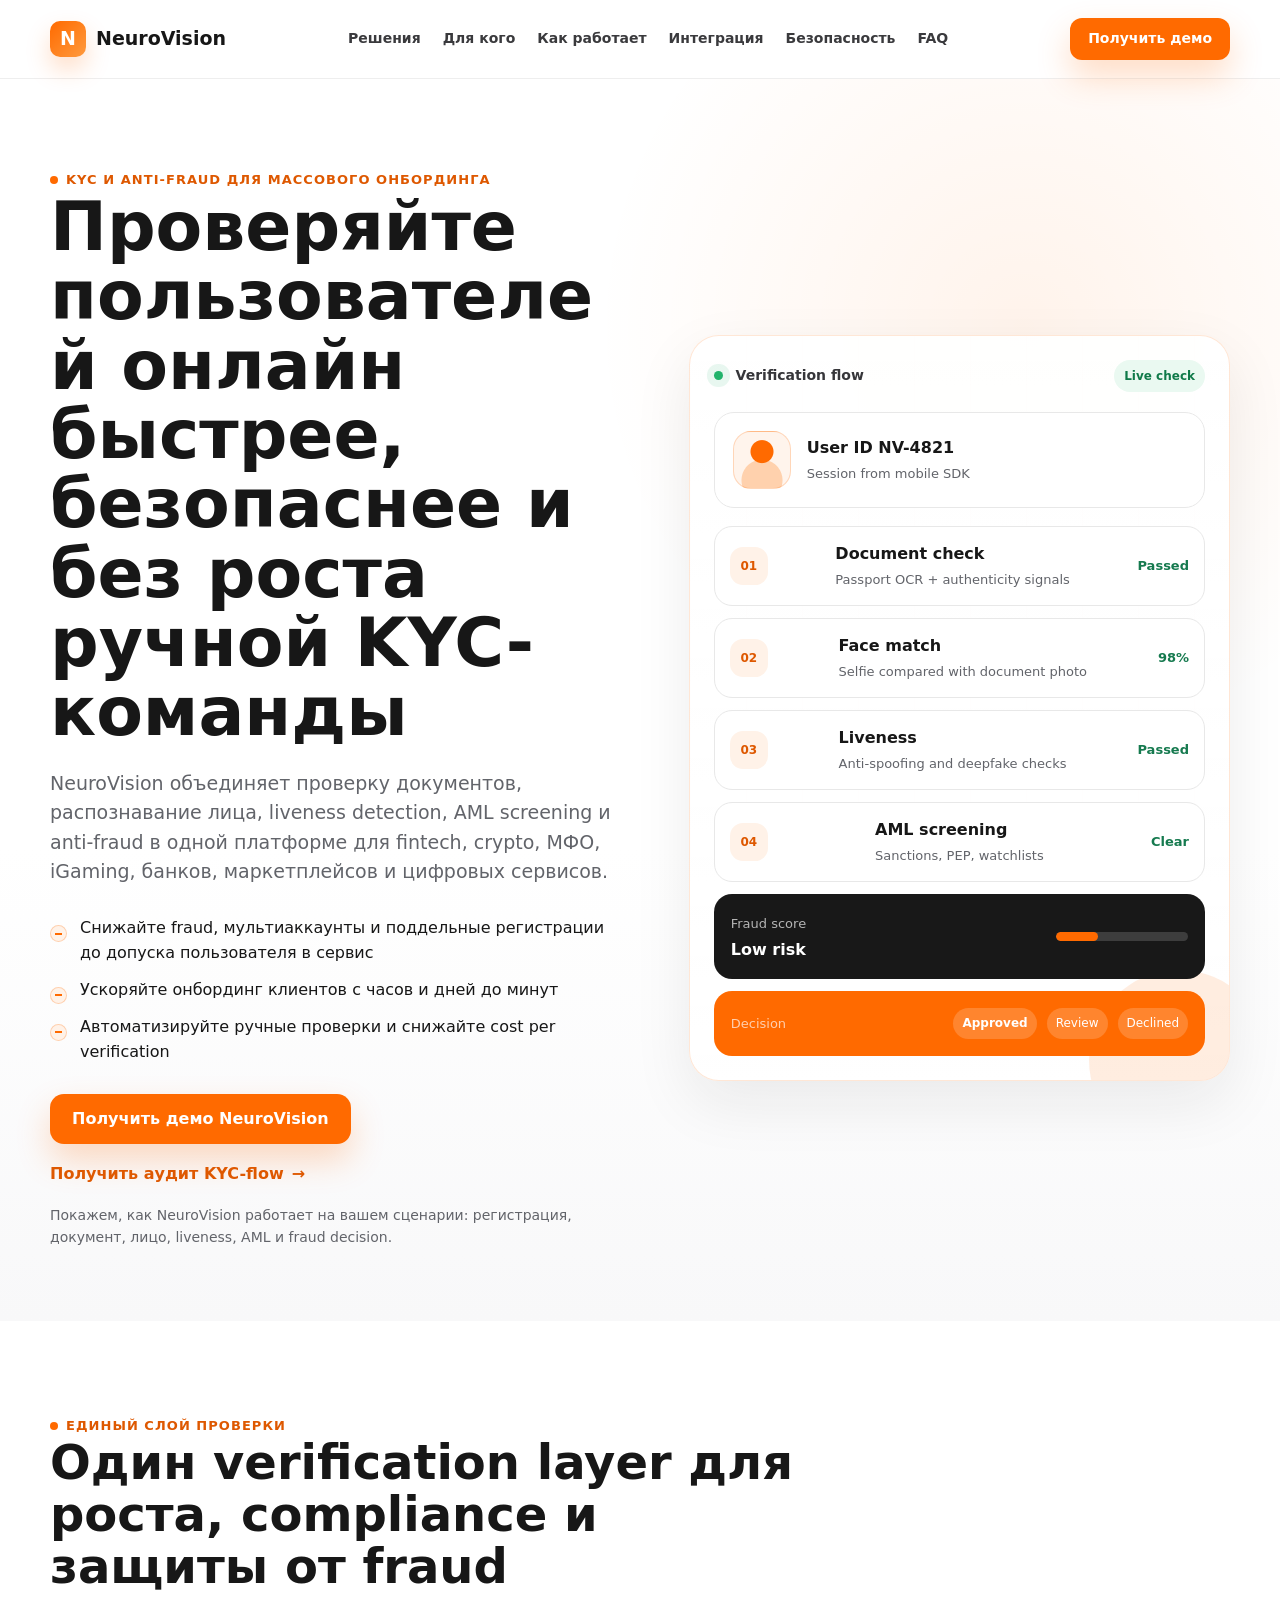
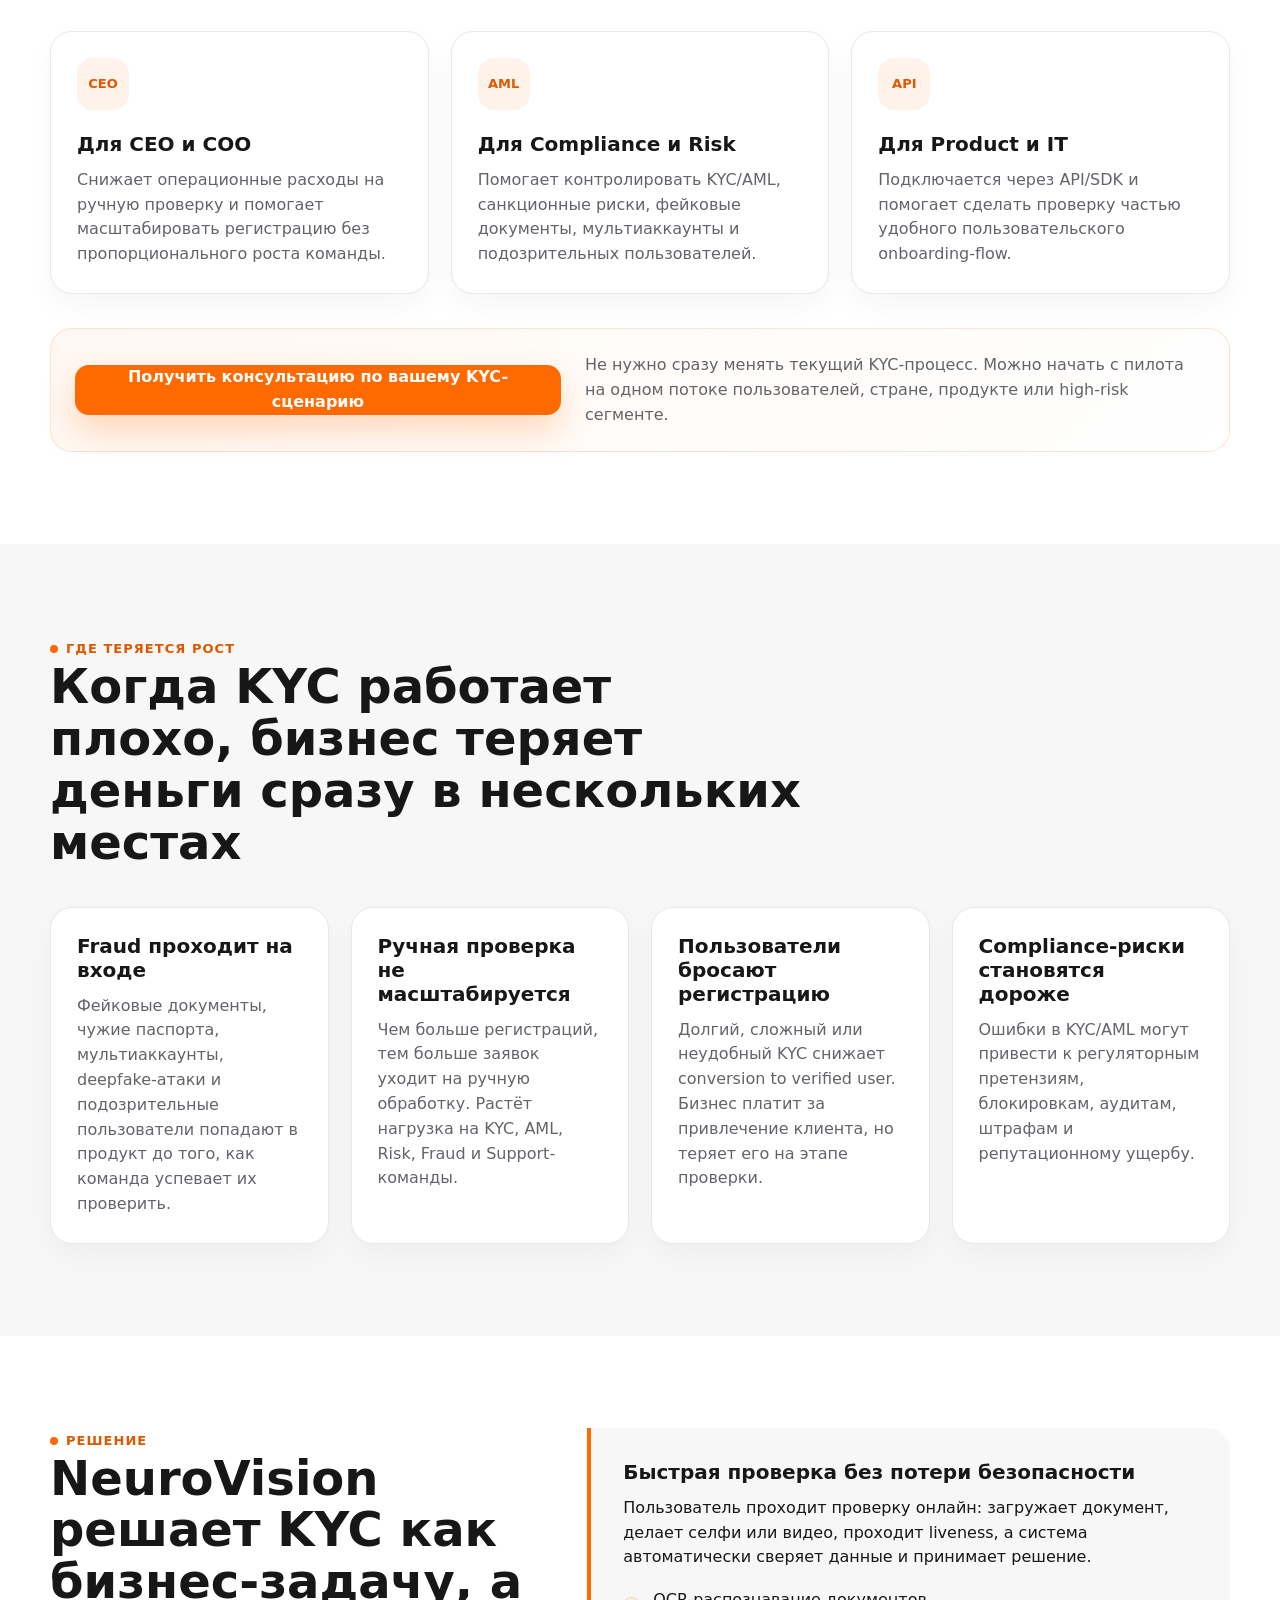
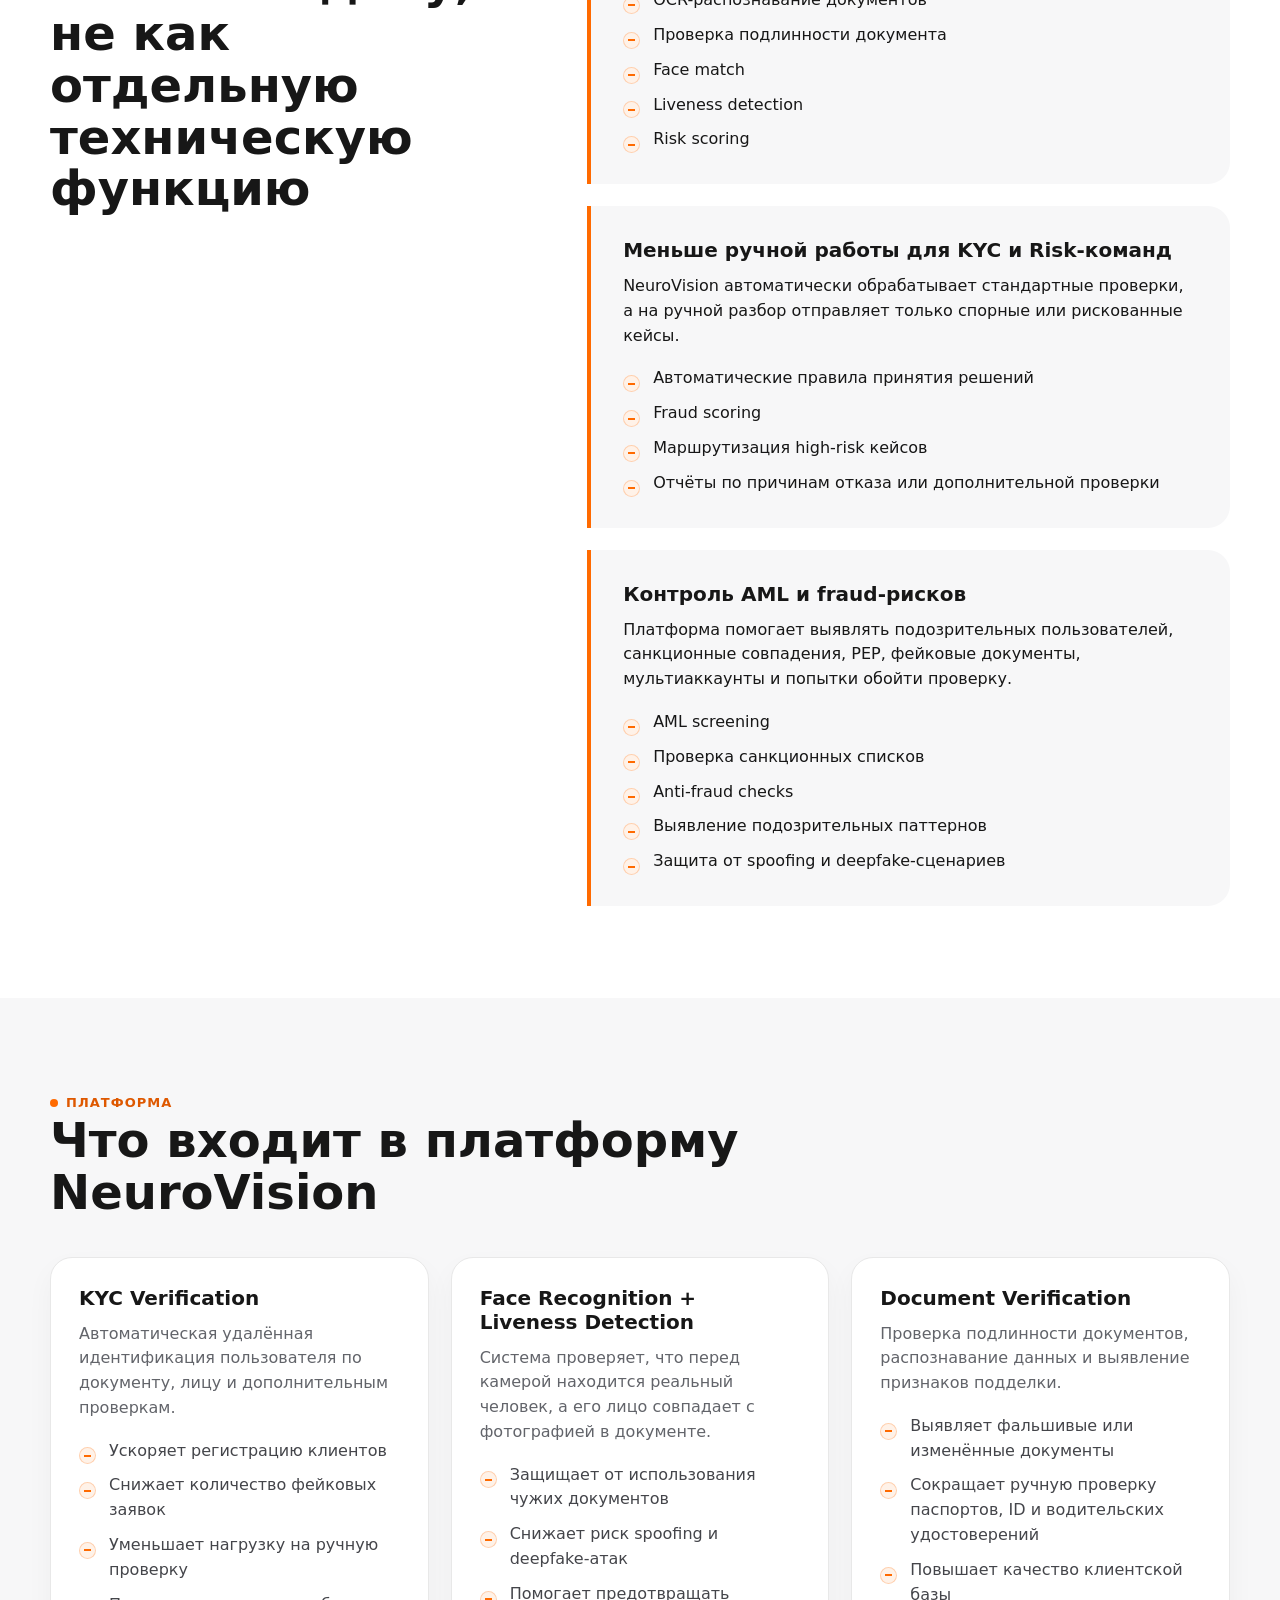
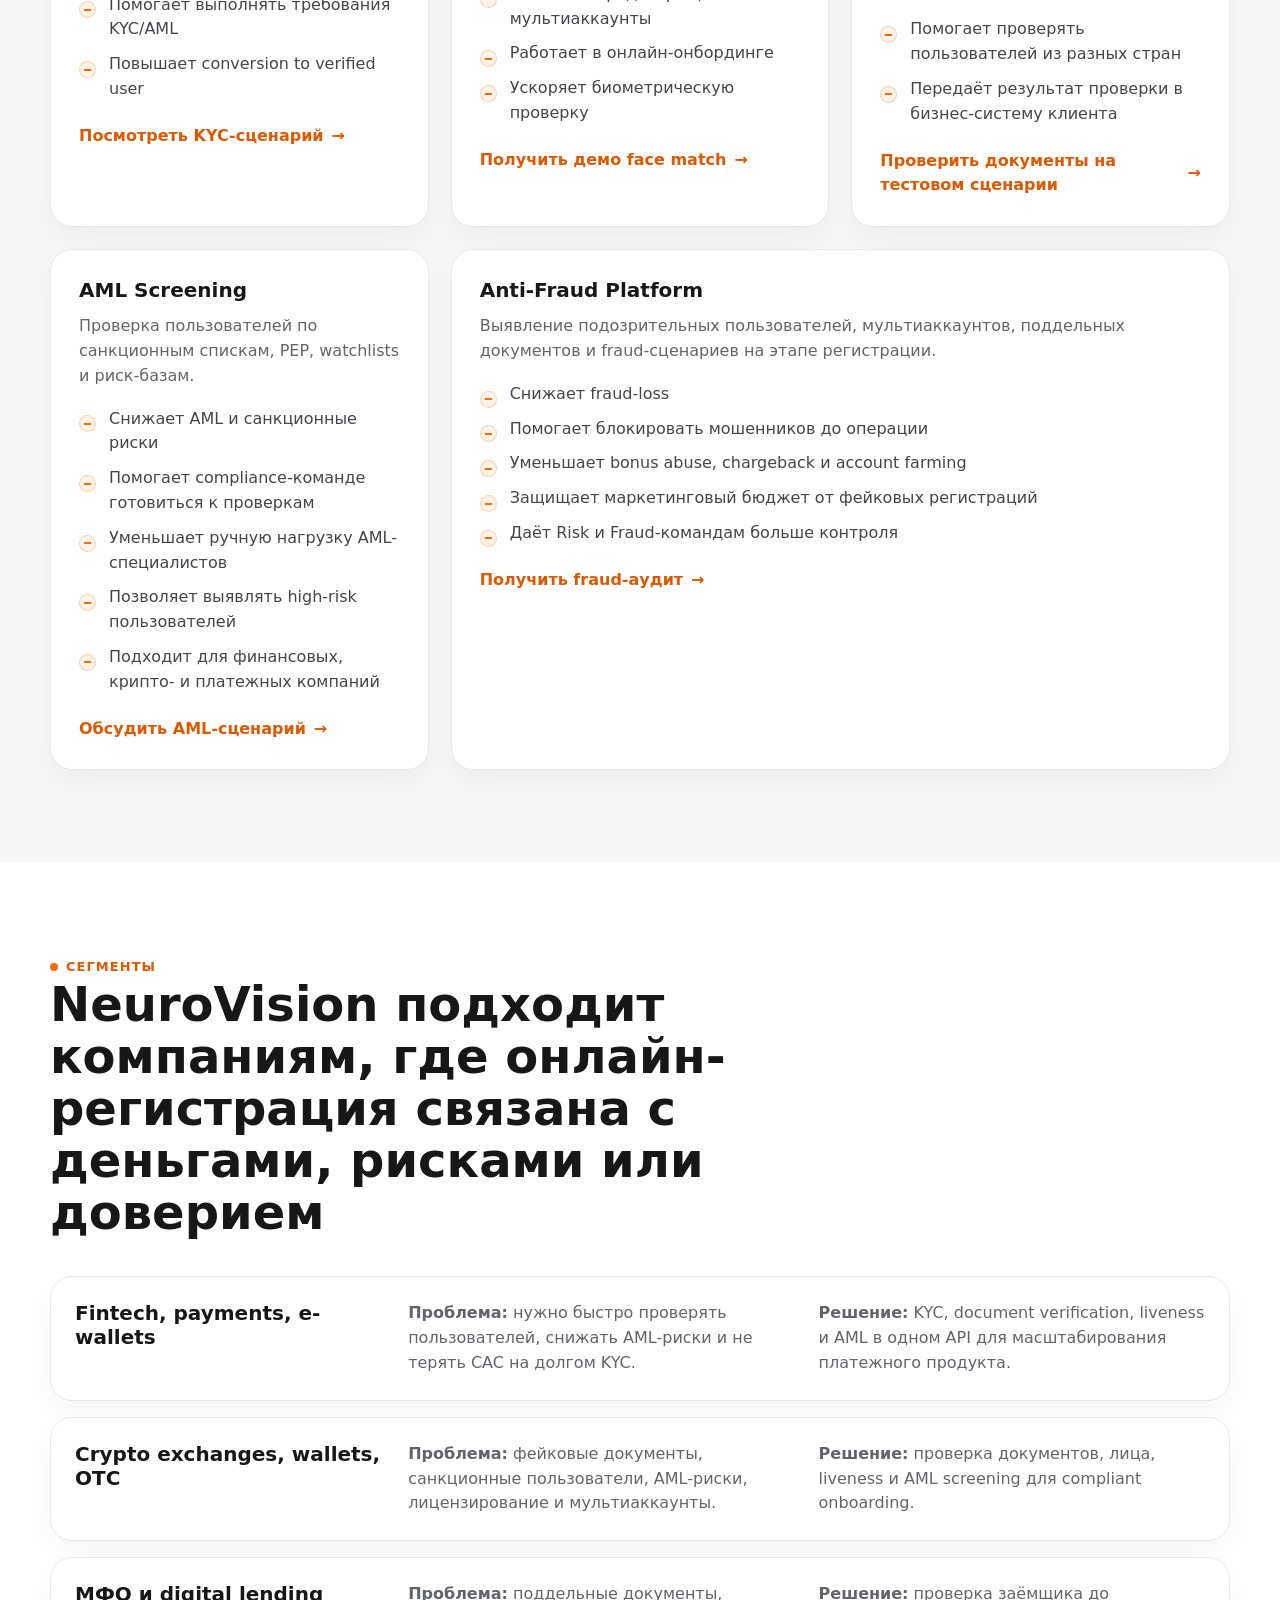
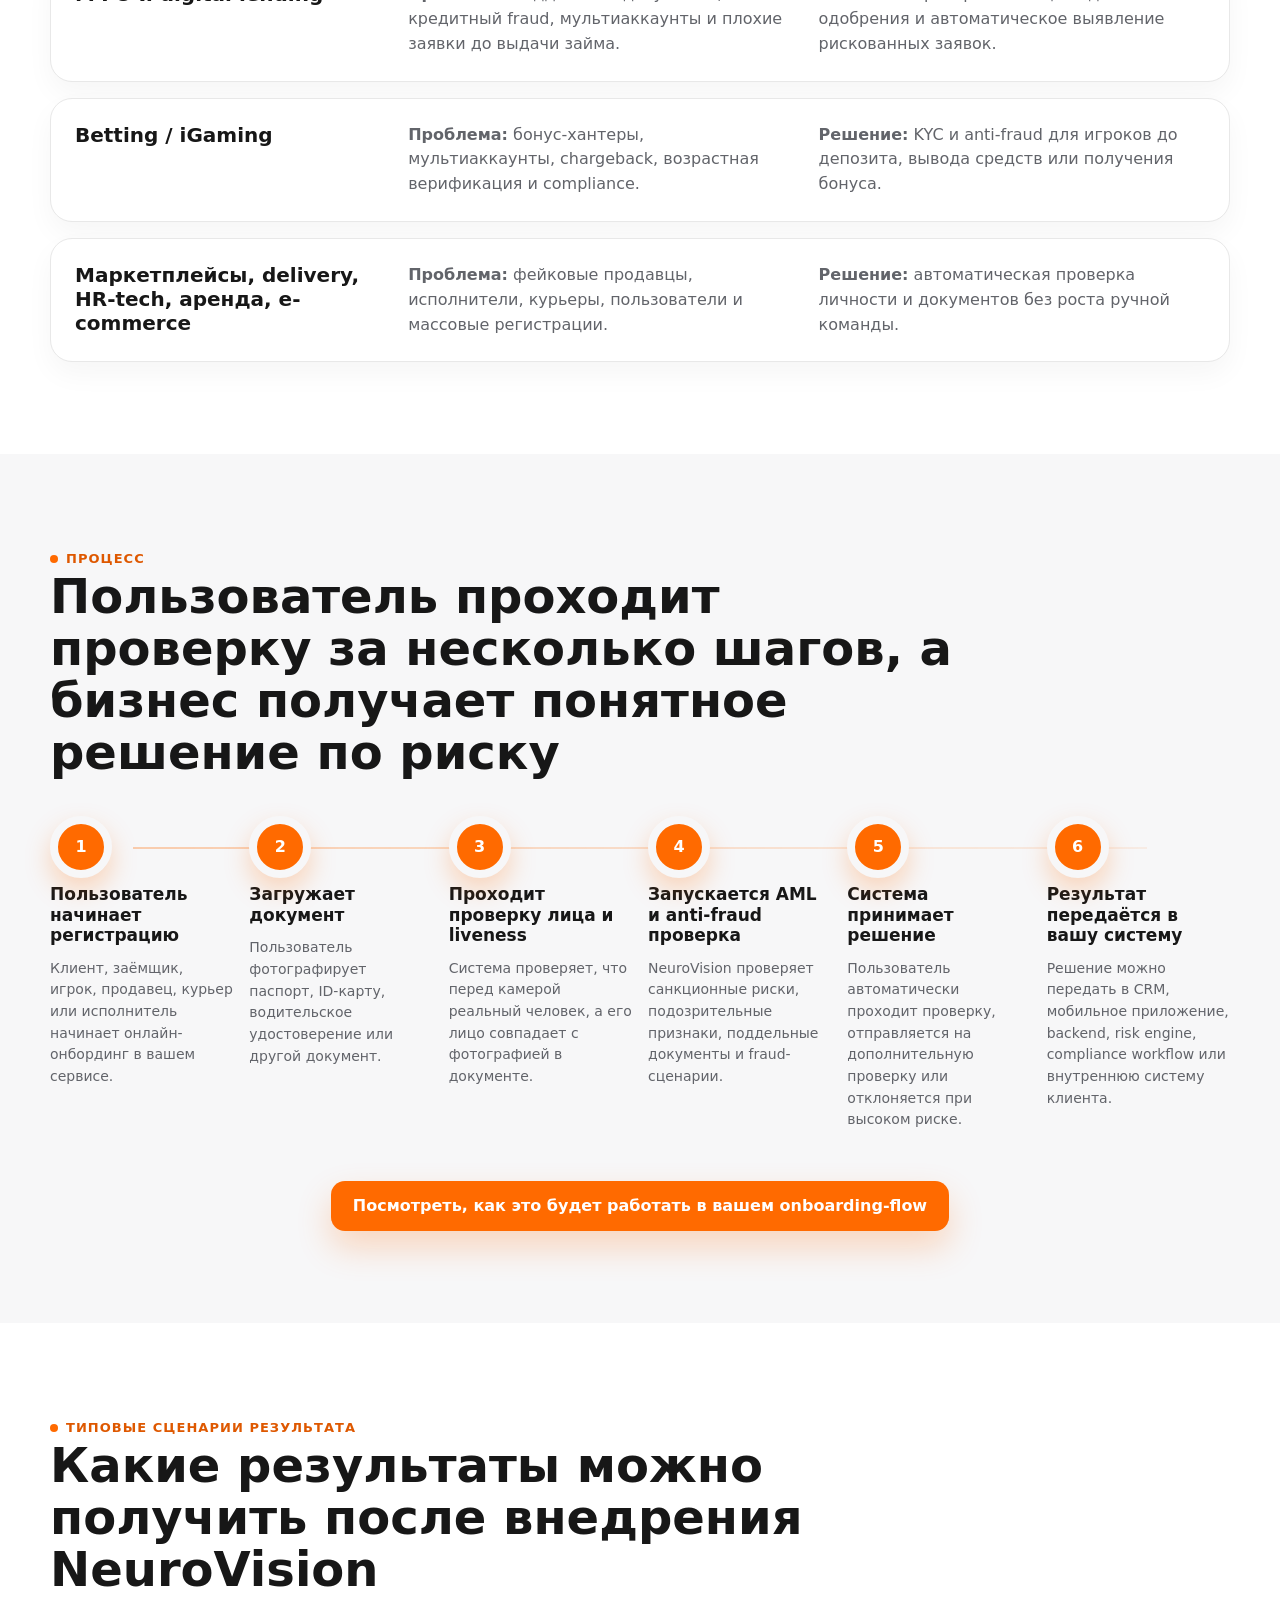
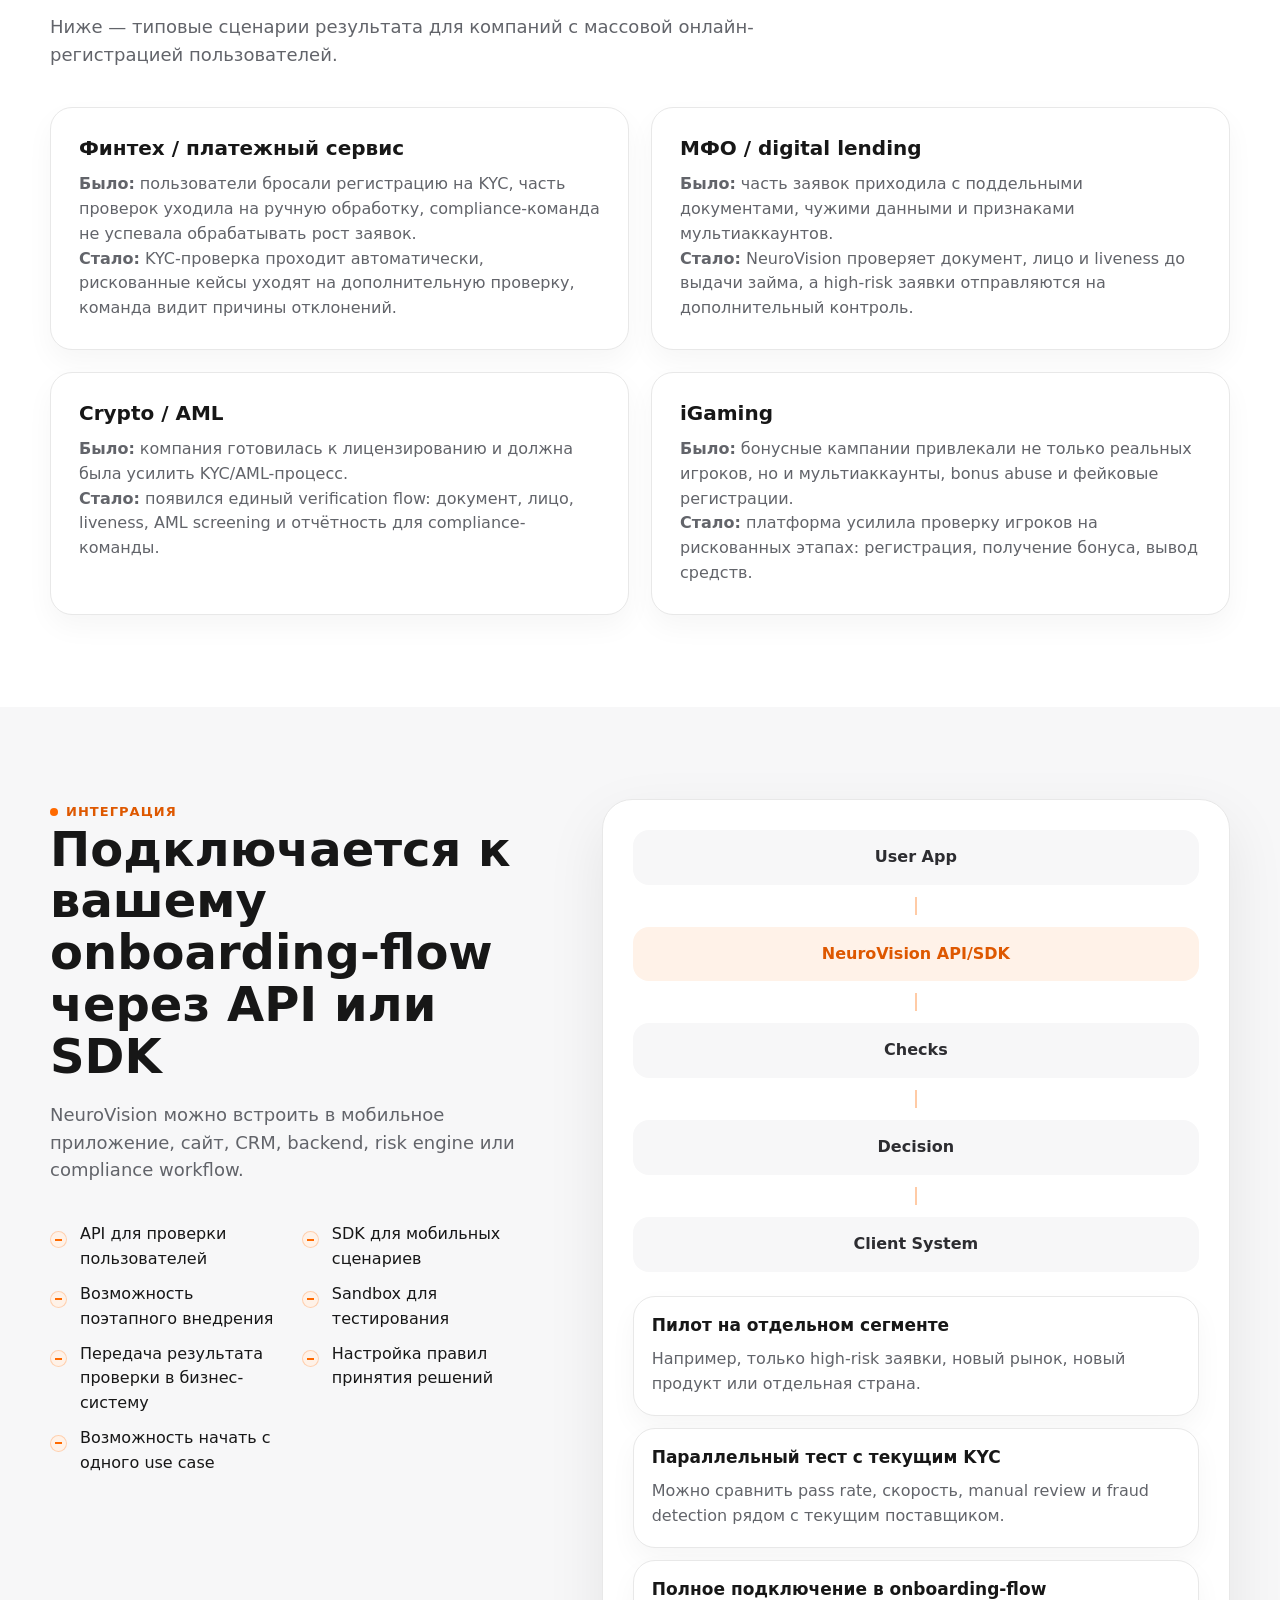
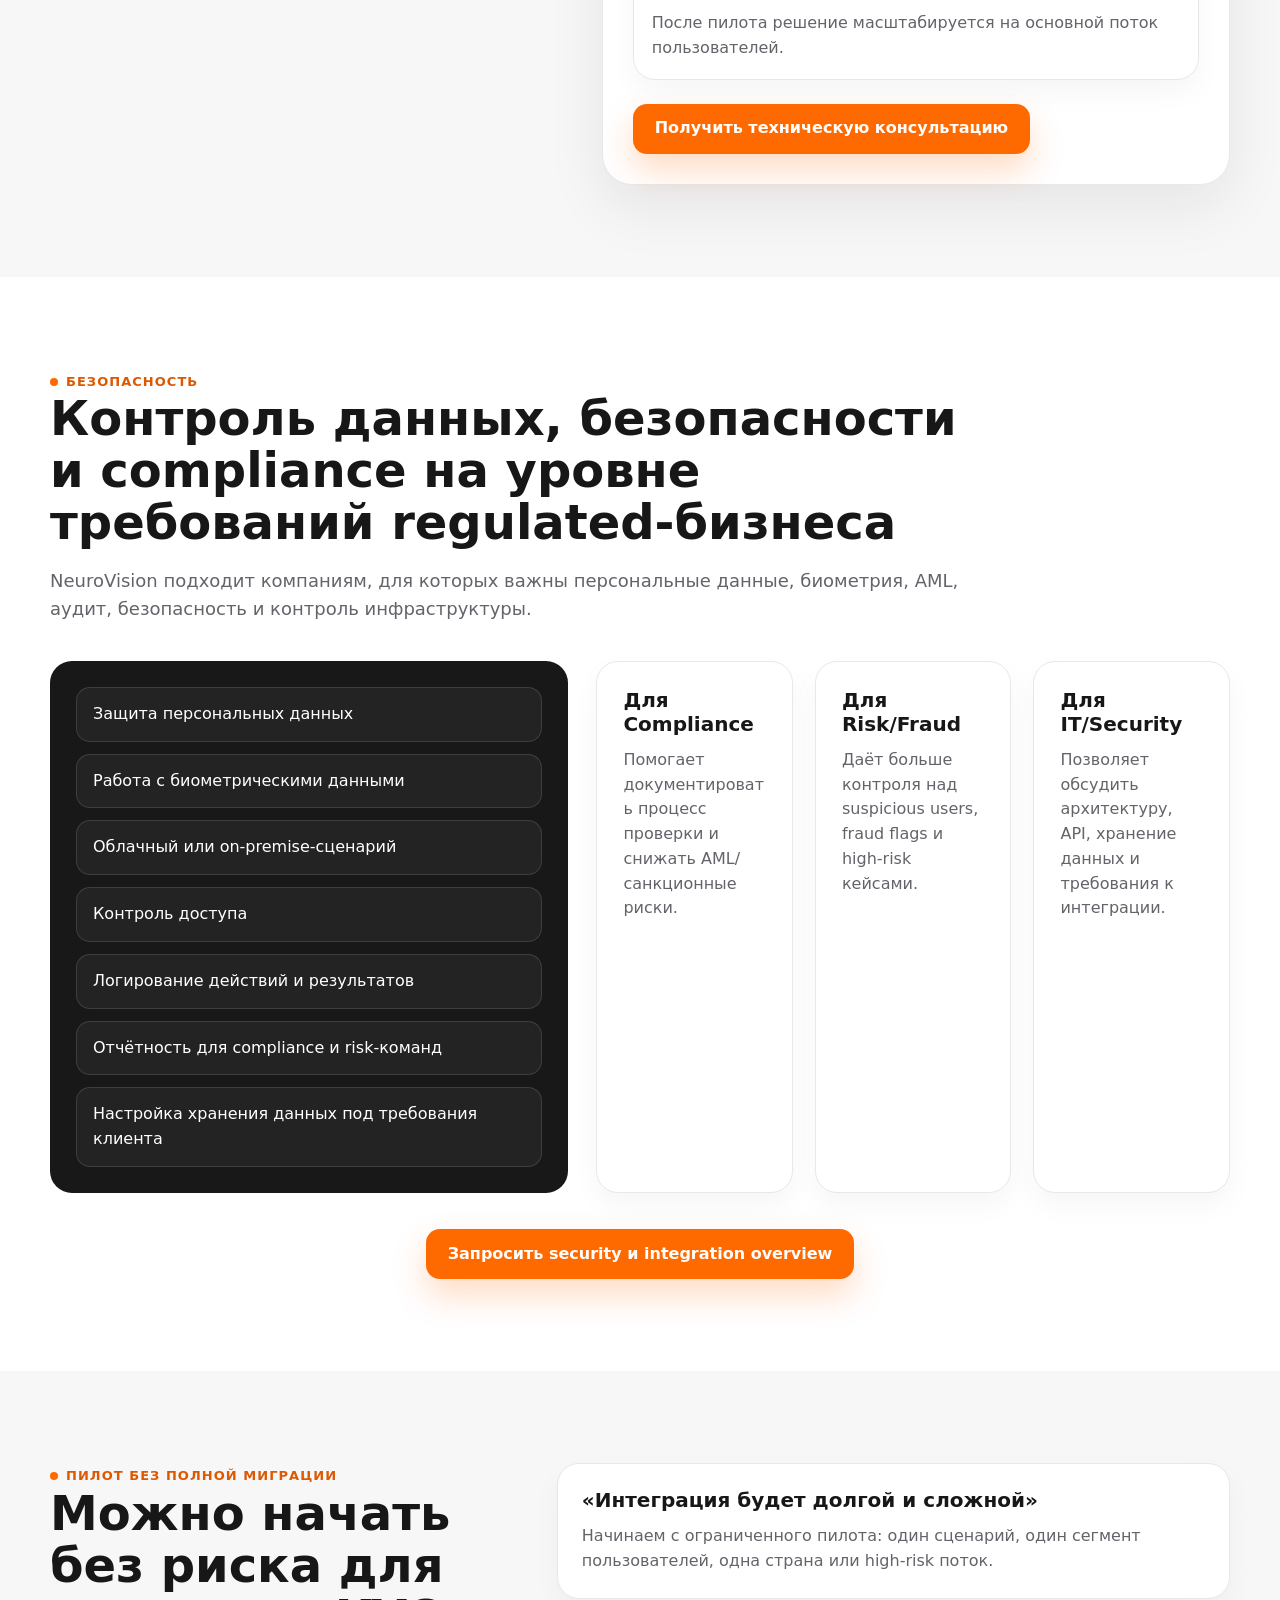
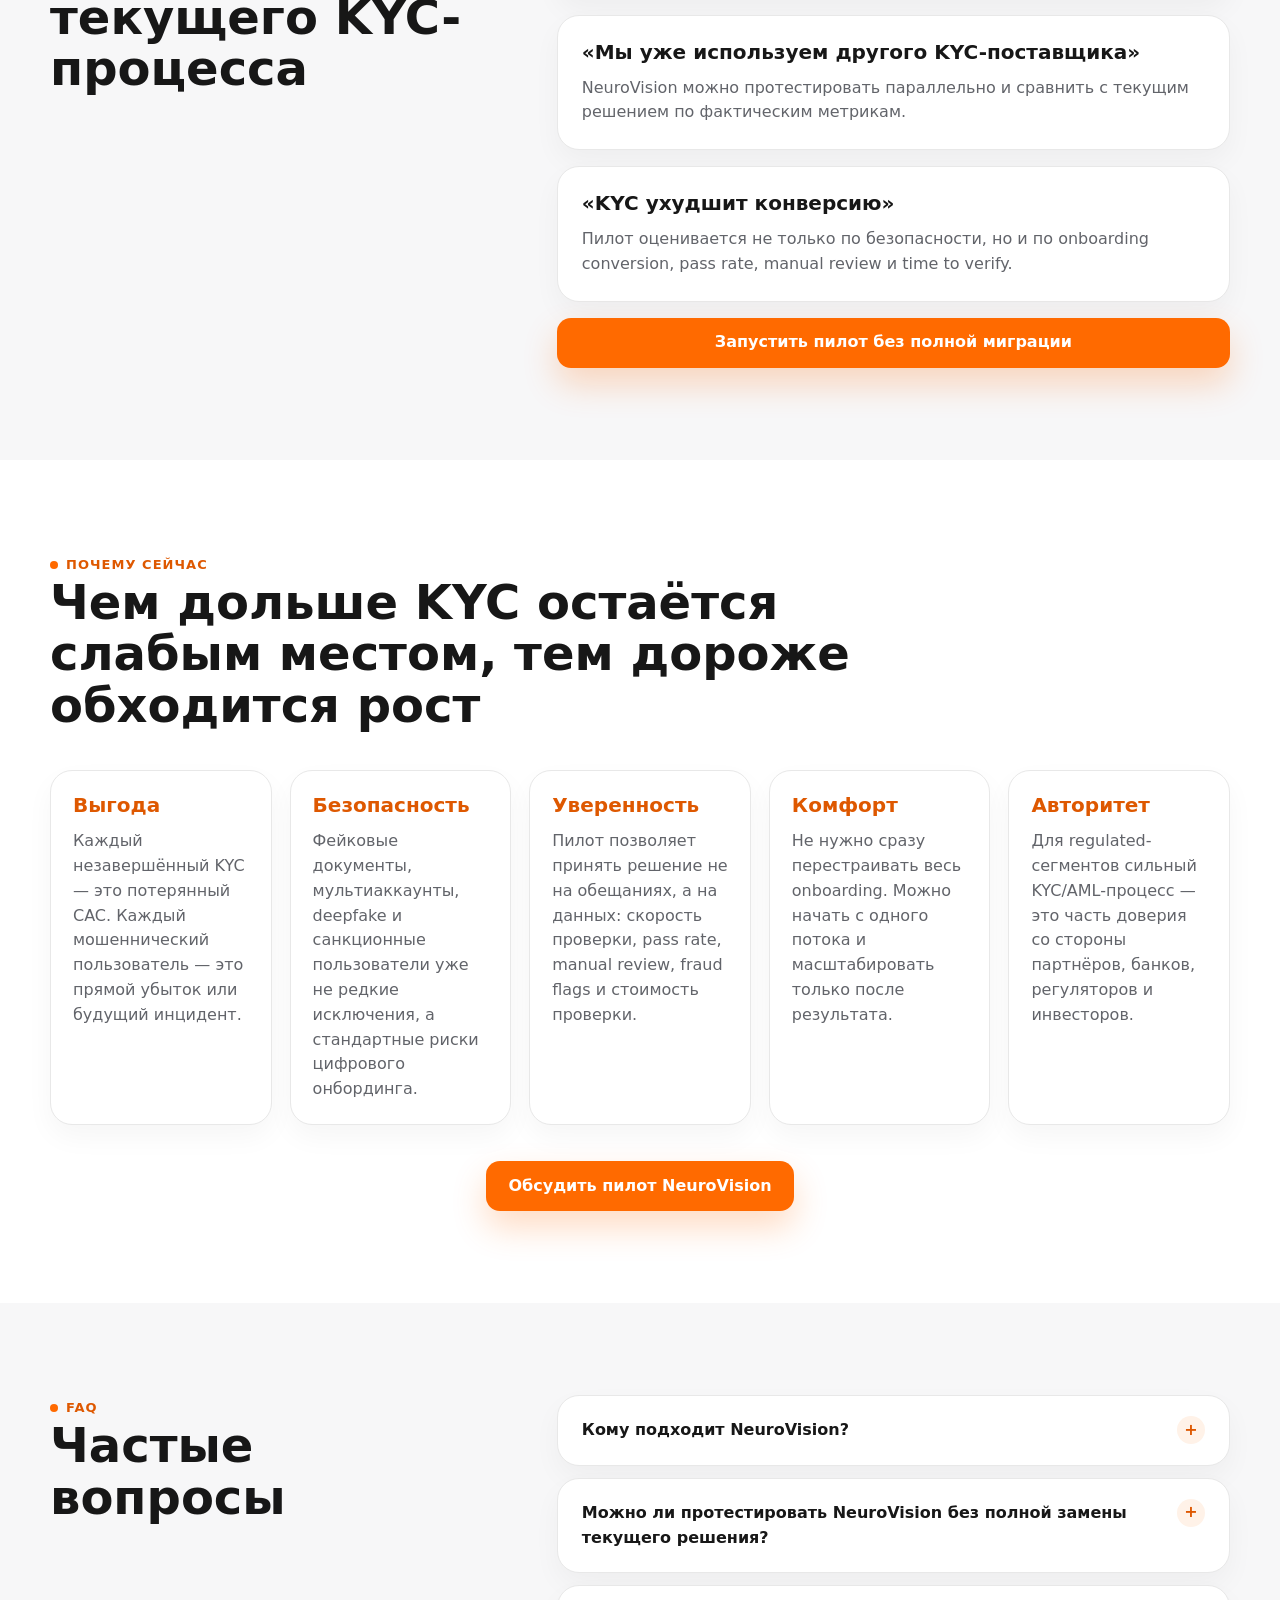
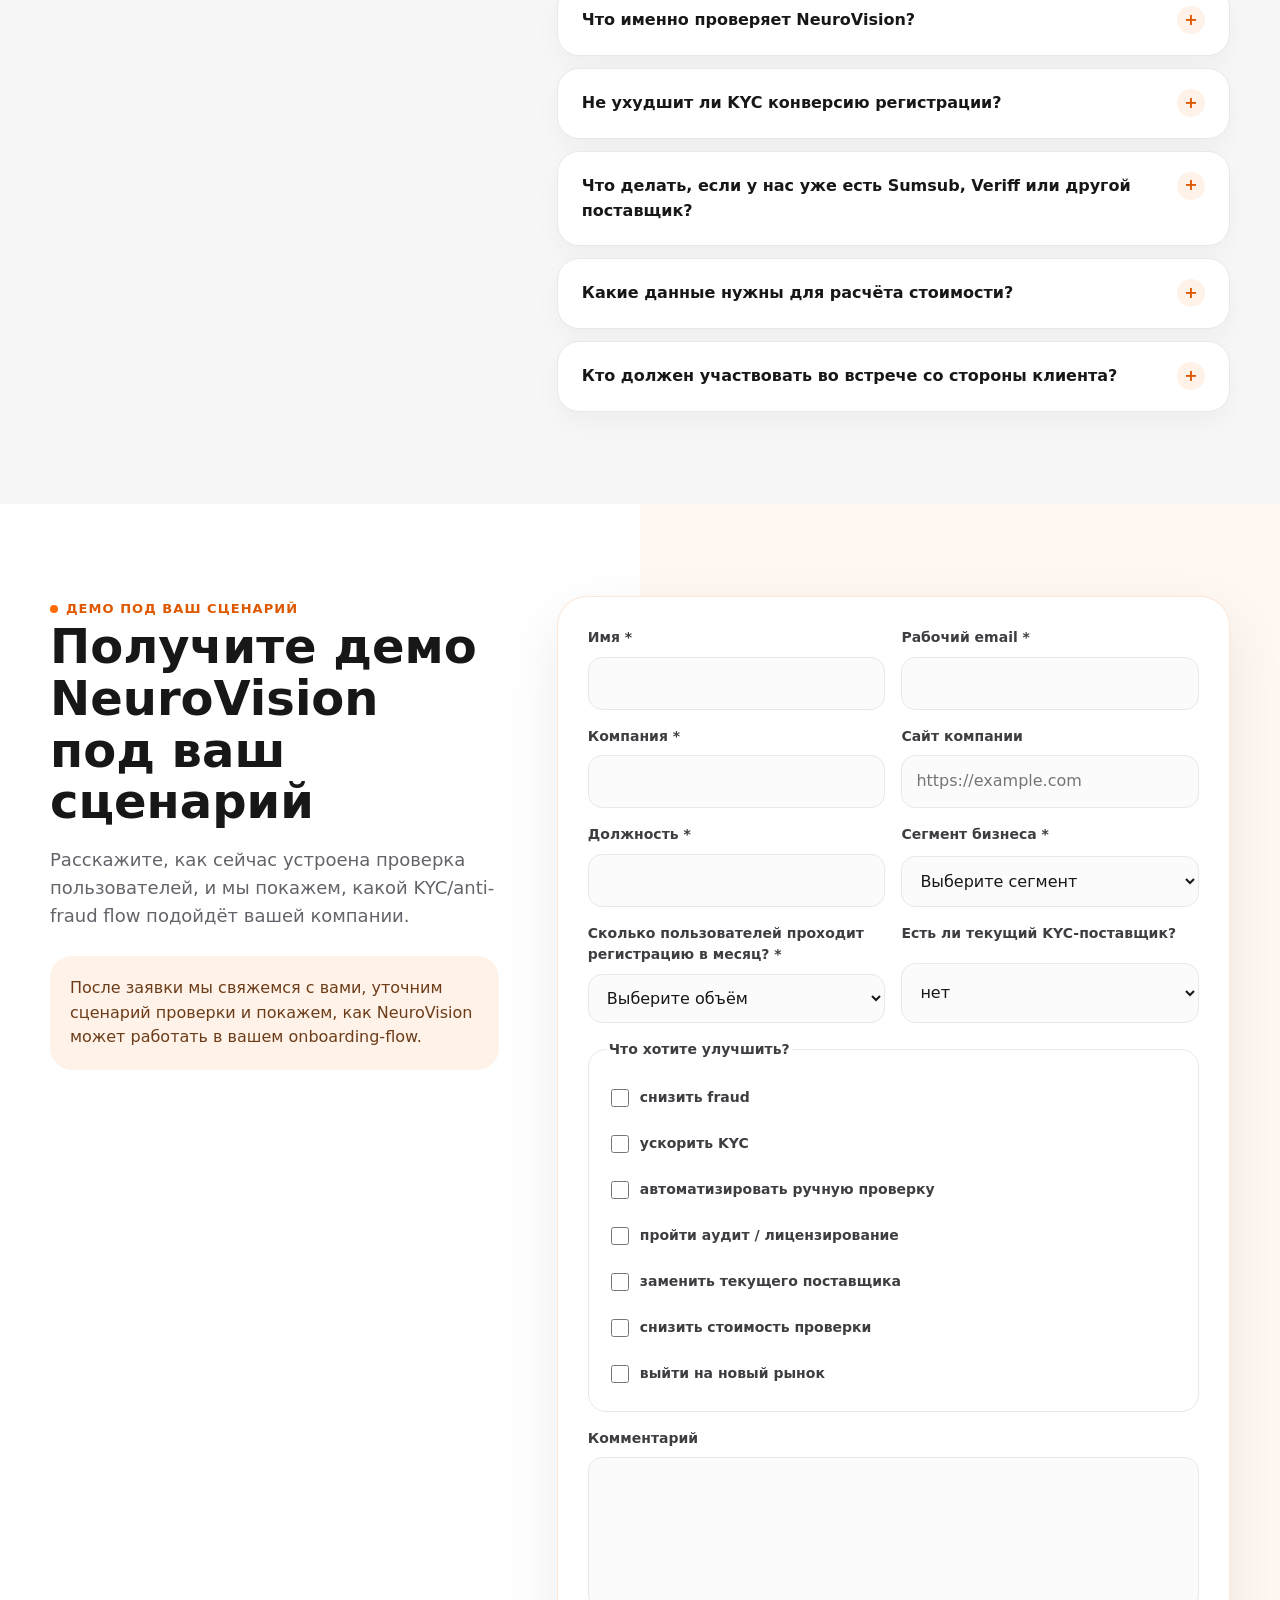
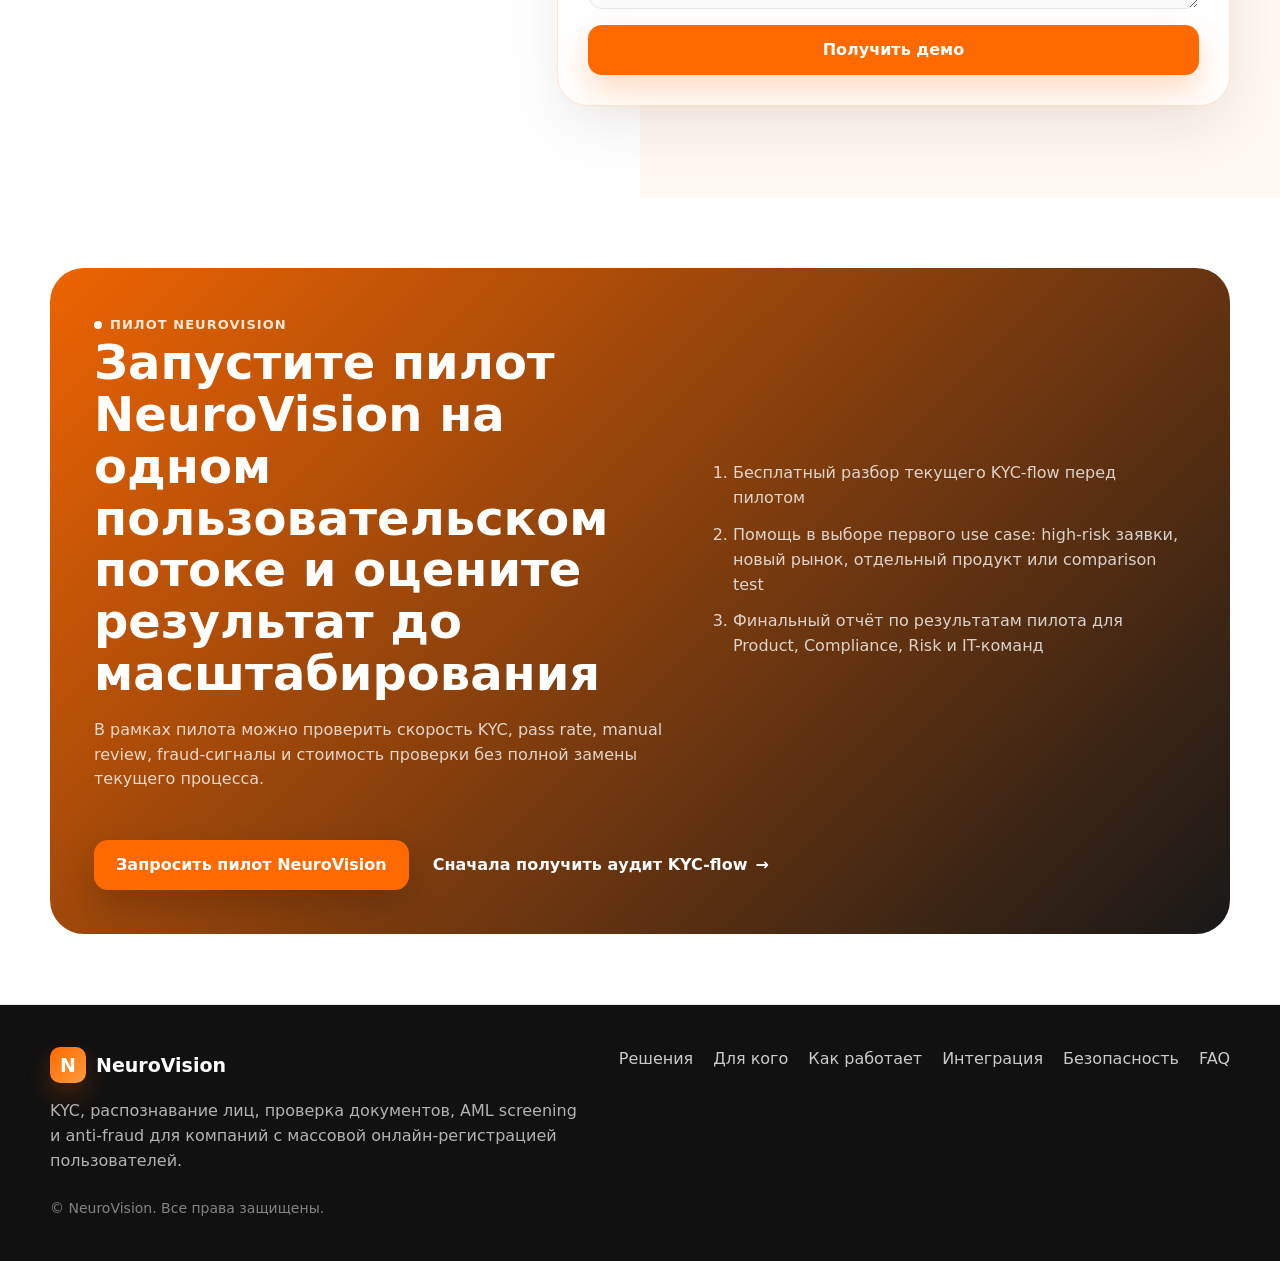
==== commit 3767436b: "Add files via upload" ====
--- a/index.html
+++ b/index.html
@@ -30,7 +30,9 @@
           <a href="#security">Безопасность</a>
           <a href="#faq">FAQ</a>
         </nav>
-        <a class="btn btn-small" href="#demo">Получить демо</a>
+        <button class="btn btn-small" type="button" data-modal-open data-interest="Демо NeuroVision">
+          Получить демо
+        </button>
       </div>
     </header>
 
@@ -51,8 +53,12 @@
               <li>Автоматизируйте ручные проверки и снижайте cost per verification</li>
             </ul>
             <div class="hero-actions">
-              <a class="btn" href="#demo">Получить демо NeuroVision</a>
-              <a class="text-link" href="#demo" data-interest="Интерес: аудит KYC-flow">Получить аудит KYC-flow</a>
+              <button class="btn" type="button" data-modal-open data-interest="Демо NeuroVision">
+                Получить демо NeuroVision
+              </button>
+              <button class="text-link link-button" type="button" data-modal-open data-interest="Аудит KYC-flow">
+                Получить аудит KYC-flow
+              </button>
             </div>
             <p class="microcopy">
               Покажем, как NeuroVision работает на вашем сценарии: регистрация, документ, лицо, liveness, AML и
@@ -154,7 +160,9 @@
             </article>
           </div>
           <div class="soft-cta">
-            <a class="btn btn-secondary" href="#demo">Получить консультацию по вашему KYC-сценарию</a>
+            <button class="btn btn-secondary" type="button" data-modal-open data-interest="Консультация по KYC-сценарию">
+              Получить консультацию по вашему KYC-сценарию
+            </button>
             <p>Не нужно сразу менять текущий KYC-процесс. Можно начать с пилота на одном потоке пользователей, стране, продукте или high-risk сегменте.</p>
           </div>
         </div>
@@ -259,7 +267,7 @@
                 <li>Работает в онлайн-онбординге</li>
                 <li>Ускоряет биометрическую проверку</li>
               </ul>
-              <a class="text-link" href="#demo">Получить демо face match</a>
+              <button class="text-link link-button" type="button" data-modal-open data-interest="Демо face match">Получить демо face match</button>
             </article>
             <article class="product-card">
               <h3>Document Verification</h3>
@@ -271,7 +279,7 @@
                 <li>Помогает проверять пользователей из разных стран</li>
                 <li>Передаёт результат проверки в бизнес-систему клиента</li>
               </ul>
-              <a class="text-link" href="#demo">Проверить документы на тестовом сценарии</a>
+              <button class="text-link link-button" type="button" data-modal-open data-interest="Тестовый сценарий проверки документов">Проверить документы на тестовом сценарии</button>
             </article>
             <article class="product-card">
               <h3>AML Screening</h3>
@@ -283,7 +291,7 @@
                 <li>Позволяет выявлять high-risk пользователей</li>
                 <li>Подходит для финансовых, крипто- и платежных компаний</li>
               </ul>
-              <a class="text-link" href="#demo">Обсудить AML-сценарий</a>
+              <button class="text-link link-button" type="button" data-modal-open data-interest="AML-сценарий">Обсудить AML-сценарий</button>
             </article>
             <article class="product-card product-card-wide">
               <h3>Anti-Fraud Platform</h3>
@@ -295,7 +303,7 @@
                 <li>Защищает маркетинговый бюджет от фейковых регистраций</li>
                 <li>Даёт Risk и Fraud-командам больше контроля</li>
               </ul>
-              <a class="text-link" href="#demo">Получить fraud-аудит</a>
+              <button class="text-link link-button" type="button" data-modal-open data-interest="Fraud-аудит">Получить fraud-аудит</button>
             </article>
           </div>
         </div>
@@ -376,7 +384,9 @@
             </article>
           </div>
           <div class="center-cta">
-            <a class="btn btn-secondary" href="#demo">Посмотреть, как это будет работать в вашем onboarding-flow</a>
+            <button class="btn btn-secondary" type="button" data-modal-open data-interest="Onboarding-flow">
+              Посмотреть, как это будет работать в вашем onboarding-flow
+            </button>
           </div>
         </div>
       </section>
@@ -457,7 +467,9 @@
                 <p>После пилота решение масштабируется на основной поток пользователей.</p>
               </article>
             </div>
-            <a class="btn btn-secondary" href="#demo">Получить техническую консультацию</a>
+            <button class="btn btn-secondary" type="button" data-modal-open data-interest="Техническая консультация">
+              Получить техническую консультацию
+            </button>
           </div>
         </div>
       </section>
@@ -495,7 +507,9 @@
             </div>
           </div>
           <div class="center-cta">
-            <a class="btn btn-secondary" href="#demo">Запросить security и integration overview</a>
+            <button class="btn btn-secondary" type="button" data-modal-open data-interest="Security и integration overview">
+              Запросить security и integration overview
+            </button>
           </div>
         </div>
       </section>
@@ -519,7 +533,9 @@
               <h3>«KYC ухудшит конверсию»</h3>
               <p>Пилот оценивается не только по безопасности, но и по onboarding conversion, pass rate, manual review и time to verify.</p>
             </article>
-            <a class="btn" href="#demo">Запустить пилот без полной миграции</a>
+            <button class="btn" type="button" data-modal-open data-interest="Пилот без полной миграции">
+              Запустить пилот без полной миграции
+            </button>
           </div>
         </div>
       </section>
@@ -538,7 +554,9 @@
             <article><h3>Авторитет</h3><p>Для regulated-сегментов сильный KYC/AML-процесс — это часть доверия со стороны партнёров, банков, регуляторов и инвесторов.</p></article>
           </div>
           <div class="center-cta">
-            <a class="btn btn-secondary" href="#demo">Обсудить пилот NeuroVision</a>
+            <button class="btn btn-secondary" type="button" data-modal-open data-interest="Пилот NeuroVision">
+              Обсудить пилот NeuroVision
+            </button>
           </div>
         </div>
       </section>
@@ -687,12 +705,34 @@
             <li>Финальный отчёт по результатам пилота для Product, Compliance, Risk и IT-команд</li>
           </ol>
           <div class="hero-actions">
-            <a class="btn" href="#demo">Запросить пилот NeuroVision</a>
-            <a class="text-link" href="#demo" data-interest="Интерес: аудит KYC-flow">Сначала получить аудит KYC-flow</a>
+            <button class="btn" type="button" data-modal-open data-interest="Пилот NeuroVision">
+              Запросить пилот NeuroVision
+            </button>
+            <button class="text-link link-button" type="button" data-modal-open data-interest="Аудит KYC-flow">
+              Сначала получить аудит KYC-flow
+            </button>
           </div>
         </div>
       </section>
     </main>
+
+    <div class="modal" data-modal aria-hidden="true">
+      <div class="modal-backdrop" data-modal-close></div>
+      <section class="modal-panel" role="dialog" aria-modal="true" aria-labelledby="modal-title">
+        <button class="modal-close" type="button" aria-label="Закрыть" data-modal-close>×</button>
+        <span class="eyebrow">Быстрая заявка</span>
+        <h2 id="modal-title">Получить демо NeuroVision</h2>
+        <p>Оставьте контакты, и мы свяжемся с вами, чтобы обсудить ваш KYC-сценарий.</p>
+        <form class="mini-form modal-form" data-mini-form>
+          <input type="hidden" name="interest" data-modal-interest value="Демо NeuroVision" />
+          <label><span>Имя</span><input type="text" name="name" required /></label>
+          <label><span>Почта</span><input type="email" name="email" required /></label>
+          <label><span>Телефон</span><input type="tel" name="phone" required /></label>
+          <button class="btn" type="submit">Отправить заявку</button>
+          <p class="mini-success">Спасибо! Мы получили заявку и свяжемся с вами, чтобы обсудить ваш KYC-сценарий</p>
+        </form>
+      </section>
+    </div>
 
     <footer class="site-footer">
       <div class="container footer-inner">
--- a/styles.css
+++ b/styles.css
@@ -44,6 +44,13 @@
 select,
 textarea {
   font: inherit;
+}
+
+button.text-link {
+  border: 0;
+  padding: 0;
+  background: transparent;
+  cursor: pointer;
 }
 
 .container {
@@ -175,15 +182,15 @@
 }
 
 .btn-secondary {
-  color: var(--orange-dark);
-  background: var(--orange-soft);
-  box-shadow: none;
+  color: var(--white);
+  background: var(--orange);
+  box-shadow: 0 16px 34px rgba(255, 106, 0, 0.24);
 }
 
 .btn-secondary:hover {
   color: var(--white);
-  background: var(--orange);
-  box-shadow: 0 16px 34px rgba(255, 106, 0, 0.22);
+  background: var(--orange-dark);
+  box-shadow: 0 20px 42px rgba(255, 106, 0, 0.3);
 }
 
 .text-link {
@@ -201,6 +208,14 @@
 
 .text-link:hover::after {
   transform: translateX(4px);
+}
+
+.link-button {
+  text-align: left;
+}
+
+.link-button:hover {
+  color: var(--orange-dark);
 }
 
 .hero {
@@ -244,6 +259,15 @@
 h3,
 p {
   margin-top: 0;
+}
+
+h1,
+h2,
+h3,
+p,
+li,
+span {
+  overflow-wrap: anywhere;
 }
 
 h1 {
@@ -728,6 +752,17 @@
   align-items: start;
 }
 
+.hero-grid > *,
+.split-section > *,
+.integration-grid > *,
+.security-grid > *,
+.objections-grid > *,
+.faq-grid > *,
+.form-grid > *,
+.final-cta-inner > * {
+  min-width: 0;
+}
+
 .check-list.columns {
   grid-template-columns: repeat(2, minmax(0, 1fr));
 }
@@ -919,6 +954,70 @@
   border-radius: 30px;
   background: var(--white);
   box-shadow: var(--shadow);
+}
+
+.mini-form {
+  display: grid;
+  grid-template-columns: minmax(0, 1fr);
+  gap: 12px;
+  max-width: 100%;
+  min-width: 0;
+}
+
+.mini-form label {
+  display: grid;
+  gap: 7px;
+  min-width: 0;
+}
+
+.mini-form label span {
+  color: #3e3e42;
+  font-size: 13px;
+  font-weight: 760;
+}
+
+.mini-form input {
+  width: 100%;
+  min-width: 0;
+  min-height: 48px;
+  border: 1px solid var(--line);
+  border-radius: 14px;
+  background: #fff;
+  padding: 12px 13px;
+  outline: none;
+  transition:
+    border-color 0.18s ease,
+    box-shadow 0.18s ease;
+}
+
+.mini-form input:focus {
+  border-color: var(--orange);
+  box-shadow: 0 0 0 4px rgba(255, 106, 0, 0.11);
+}
+
+.mini-form .is-invalid {
+  border-color: #d92d20;
+  box-shadow: 0 0 0 4px rgba(217, 45, 32, 0.08);
+}
+
+.mini-form .btn {
+  min-height: 48px;
+  white-space: normal;
+}
+
+.mini-success {
+  display: none;
+  grid-column: 1 / -1;
+  padding: 12px 14px;
+  border-radius: 14px;
+  color: #0f6d42;
+  background: #eaf9f1;
+  font-size: 14px;
+  font-weight: 720;
+}
+
+.mini-success.is-visible {
+  display: block;
 }
 
 .lead-form label,
@@ -1049,13 +1148,75 @@
 }
 
 .final-cta .btn {
-  color: var(--orange-dark);
-  background: var(--white);
-  box-shadow: 0 16px 34px rgba(0, 0, 0, 0.12);
+  color: var(--white);
+  background: var(--orange);
+  box-shadow: 0 16px 34px rgba(0, 0, 0, 0.18);
 }
 
 .final-cta .text-link {
   color: var(--white);
+}
+
+.modal {
+  position: fixed;
+  inset: 0;
+  z-index: 100;
+  display: none;
+  align-items: center;
+  justify-content: center;
+  padding: 24px;
+}
+
+.modal.is-open {
+  display: flex;
+}
+
+.modal-backdrop {
+  position: absolute;
+  inset: 0;
+  background: rgba(17, 17, 17, 0.54);
+  backdrop-filter: blur(8px);
+}
+
+.modal-panel {
+  position: relative;
+  width: min(100%, 640px);
+  min-width: 0;
+  max-height: min(90vh, 760px);
+  overflow: auto;
+  padding: 34px;
+  border-radius: 30px;
+  background: var(--white);
+  box-shadow: 0 30px 90px rgba(0, 0, 0, 0.28);
+}
+
+.modal-panel h2 {
+  margin-top: 12px;
+  font-size: clamp(28px, 5vw, 40px);
+}
+
+.modal-panel p {
+  color: var(--muted);
+}
+
+.modal-close {
+  position: absolute;
+  top: 18px;
+  right: 18px;
+  width: 42px;
+  height: 42px;
+  border: 1px solid var(--line);
+  border-radius: 50%;
+  background: var(--white);
+  color: var(--ink);
+  font-size: 26px;
+  line-height: 1;
+  cursor: pointer;
+}
+
+.modal-form {
+  grid-template-columns: 1fr;
+  margin-top: 24px;
 }
 
 .site-footer {
@@ -1280,6 +1441,16 @@
     width: 100%;
   }
 
+  .modal {
+    padding: 14px;
+  }
+
+  .modal-panel {
+    width: 100%;
+    padding: 28px 20px;
+    border-radius: 22px;
+  }
+
   .verification-panel {
     padding: 18px;
     border-radius: 22px;
